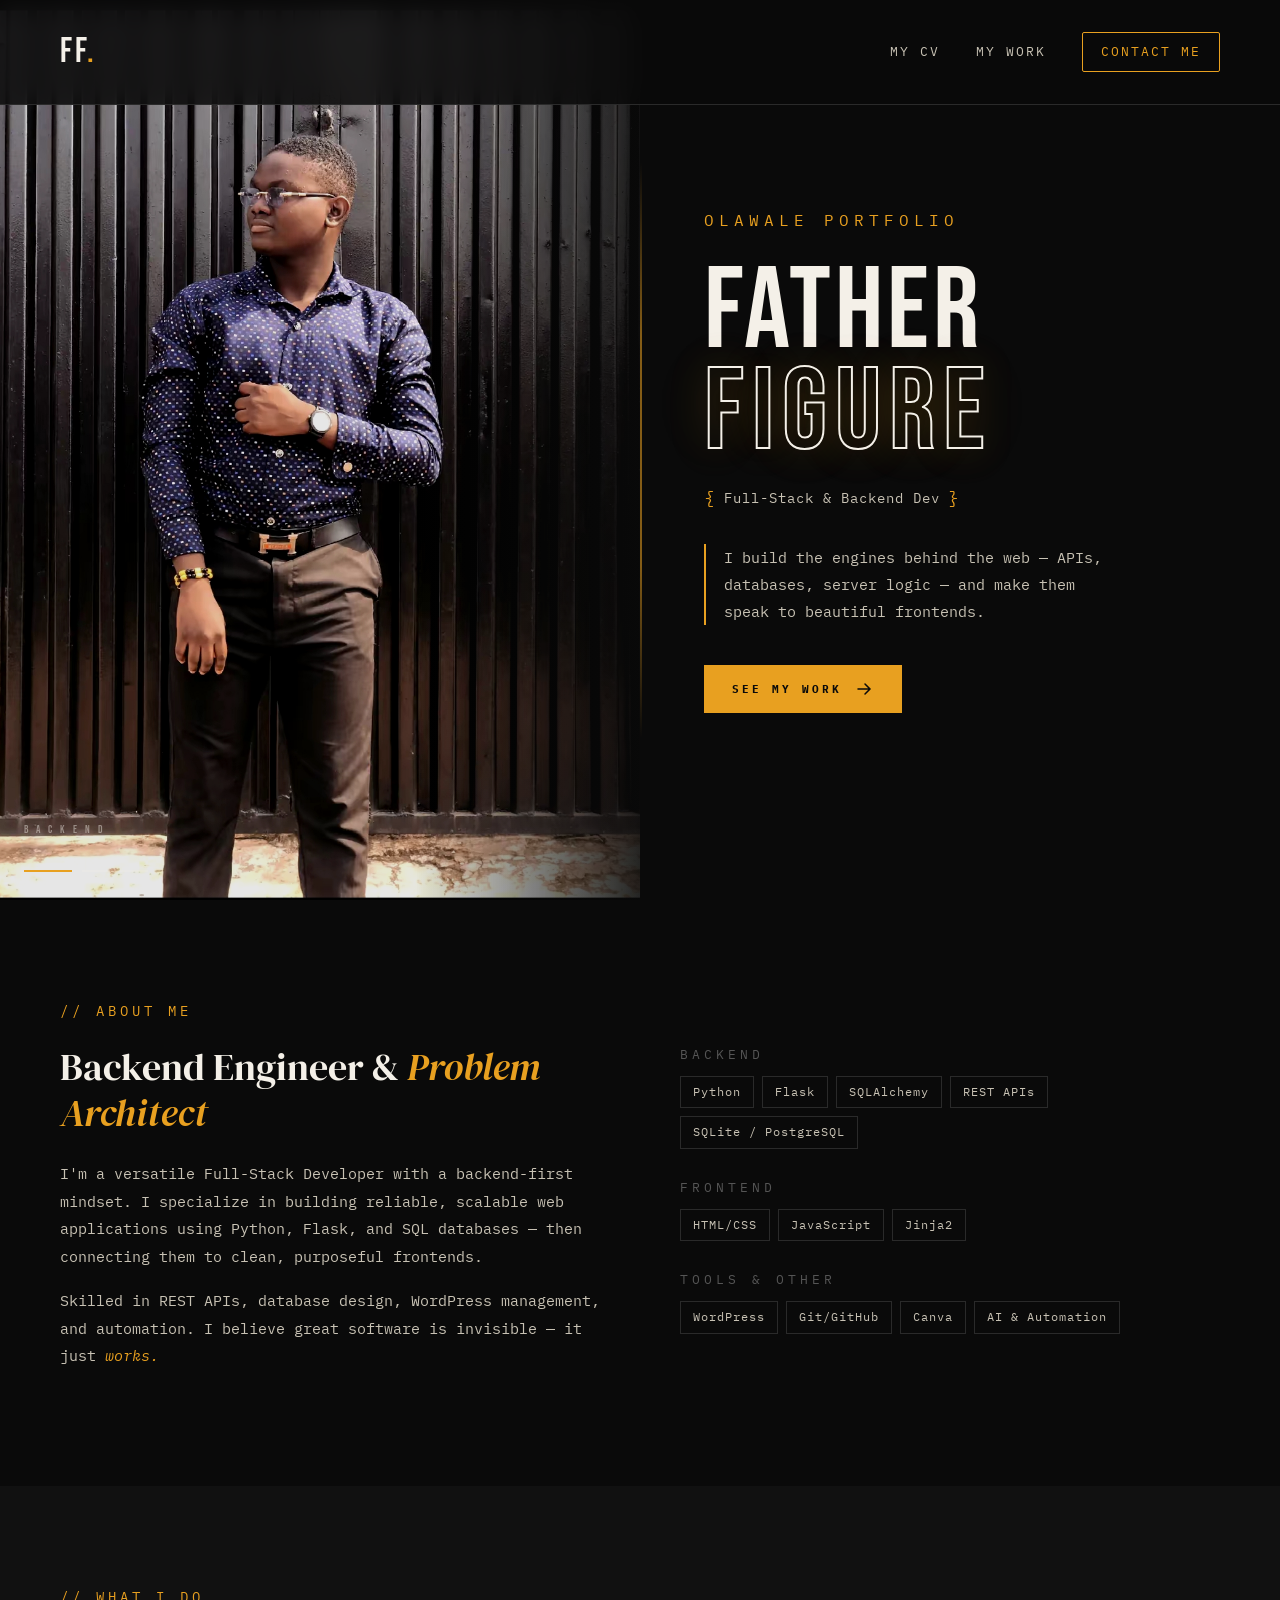
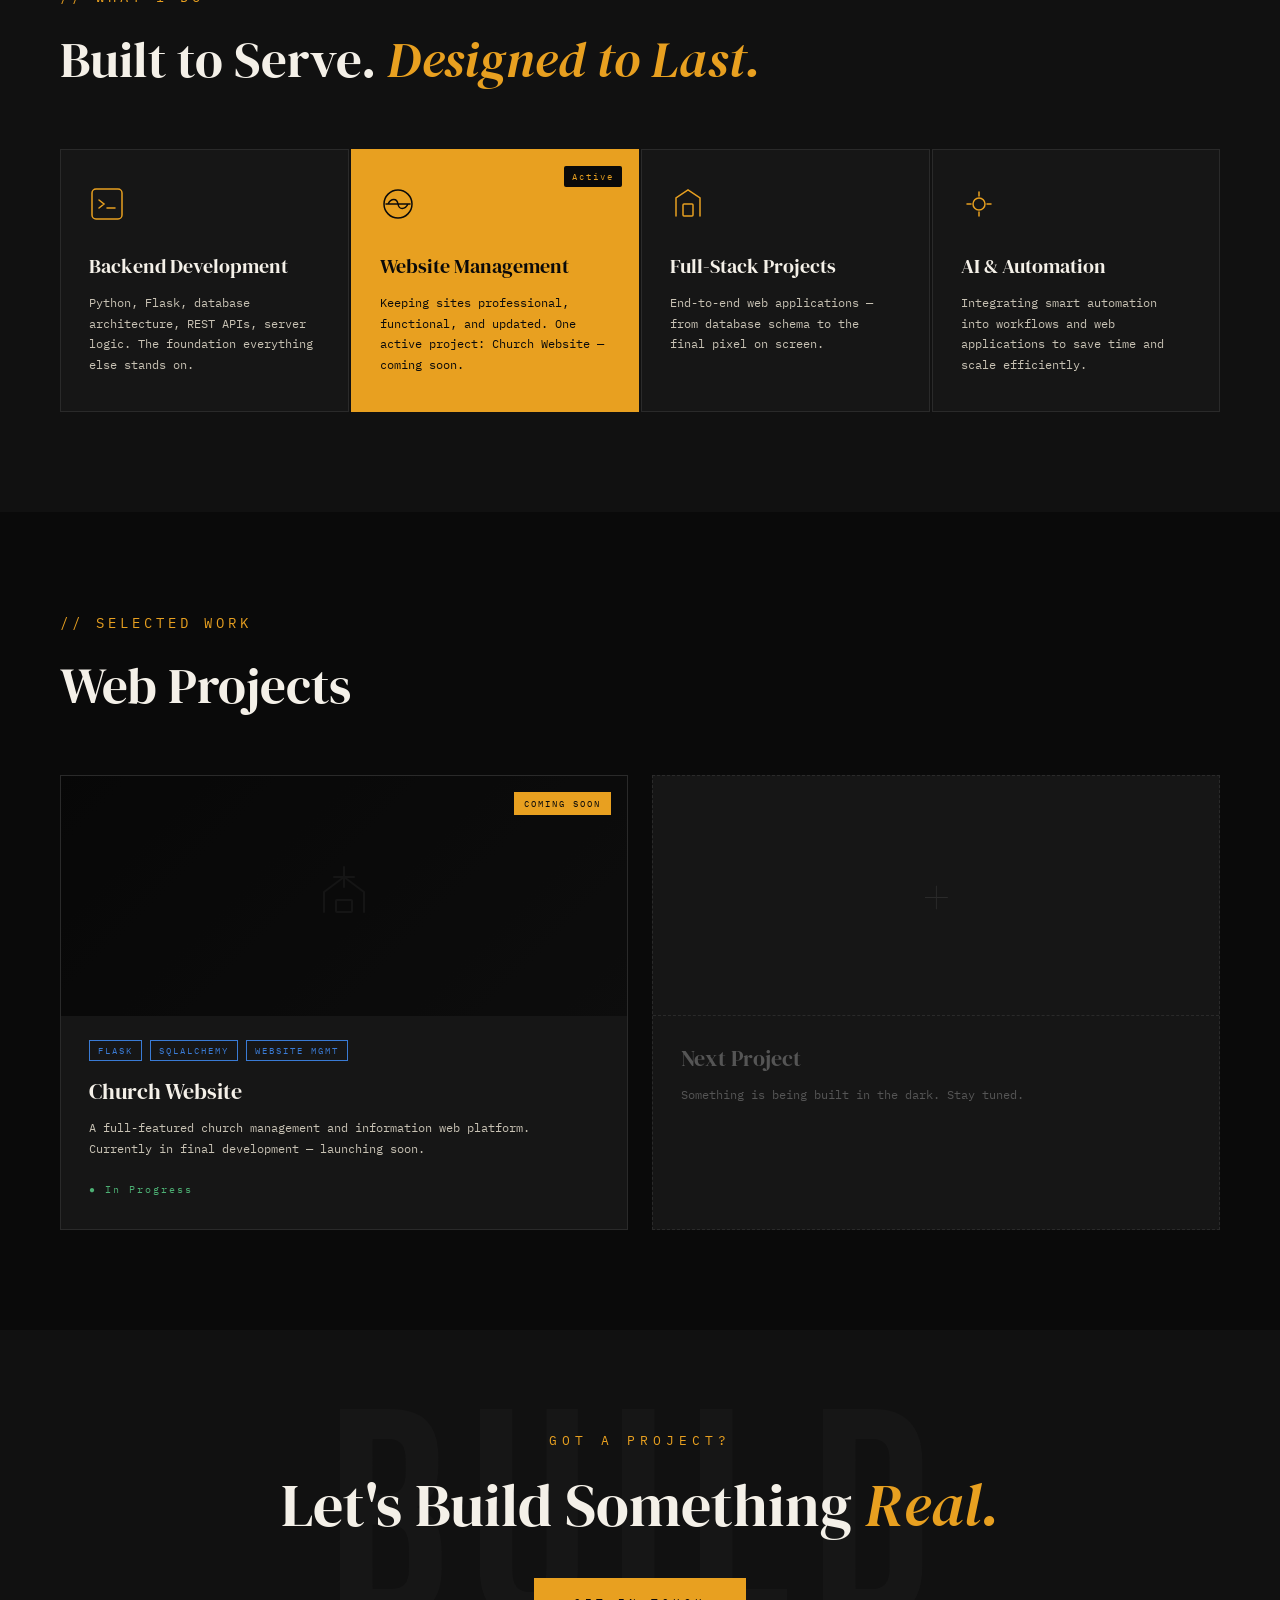
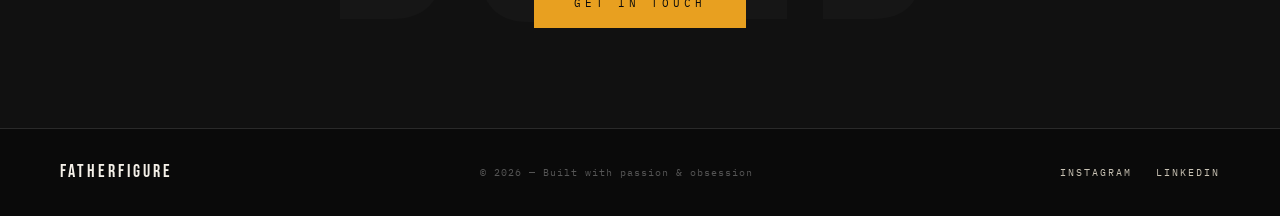
==== index.html @ 653db4e6 "first commit - static portfolio" ====
<!DOCTYPE html>
<html lang="en">
<head>
    <meta charset="UTF-8">
    <meta name="viewport" content="width=device-width, initial-scale=1.0">
    <title>FatherFigure — Backend Developer</title>
    <link rel="preconnect" href="https://fonts.googleapis.com">
    <link rel="preconnect" href="https://fonts.gstatic.com" crossorigin>
    <link href="https://fonts.googleapis.com/css2?family=Bebas+Neue&family=DM+Serif+Display:ital@0;1&family=IBM+Plex+Mono:wght@300;400;500&family=Space+Mono:wght@400;700&display=swap" rel="stylesheet">
    <link rel="stylesheet" href="css/main.css">
</head>
<body>

<nav class="navbar">
    <a href="index.html" class="nav-logo">FF<span class="nav-dot">.</span></a>
    <div class="nav-links">
        <a href="mycv.html" class="nav-link">My CV</a>
        <a href="#projects" class="nav-link nav-scroll" data-target="projects">My Work</a>
        <a href="contactme.html" class="nav-link nav-cta">Contact Me</a>
    </div>
</nav>

<!-- HERO SECTION -->
<section class="hero">

    <!-- LEFT: Animated slideshow — 3 photos cycling automatically -->
    <div class="hero-images">
        <div class="slide active">
            <img src="images/photo1.jpg" alt="FatherFigure">
        </div>
        <div class="slide">
            <img src="images/photo2.jpg" alt="FatherFigure">
        </div>
        <div class="slide">
            <img src="images/photo3.jpg" alt="FatherFigure">
        </div>
        <div class="slide-label" id="slideLabel">BACKEND</div>
        <div class="slide-dots">
            <button class="slide-dot active" data-index="0"></button>
            <button class="slide-dot" data-index="1"></button>
            <button class="slide-dot" data-index="2"></button>
        </div>
    </div>
    <!-- END LEFT -->

    <!-- RIGHT: Text — stays put while photos cycle on the left -->
    <div class="hero-text">
        <div class="hero-eyebrow">Olawale Portfolio</div>
        <div class="hero-name">
            <div class="name-stacked">
                <span class="name-line name-father reveal-up">FATHER</span>
                <span class="name-line name-figure reveal-up delay-1">FIGURE</span>
            </div>
            <div class="name-tag reveal-fade delay-3">
                <span class="tag-bracket">{</span>
                <span class="tag-text">Full-Stack &amp; Backend Dev</span>
                <span class="tag-bracket">}</span>
            </div>
        </div>
        <p class="hero-desc reveal-fade delay-4">
            I build the engines behind the web — APIs, databases, server logic — and make them speak to beautiful frontends.
        </p>
        <a href="#projects" class="hero-btn reveal-fade delay-5 nav-scroll" data-target="projects">
            <span>See My Work</span>
            <svg width="20" height="20" viewBox="0 0 20 20"><path d="M4 10h12M11 5l5 5-5 5" stroke="currentColor" stroke-width="1.5" fill="none" stroke-linecap="round"/></svg>
        </a>
    </div>
    <!-- END RIGHT -->

</section>

<!-- ABOUT SECTION -->
<section class="about section-pad">
    <div class="about-inner">
        <div class="section-label">// ABOUT ME</div>
        <div class="about-grid">
            <div class="about-text reveal-up">
                <h2 class="about-heading">
                    Backend Engineer &amp; <em>Problem Architect</em>
                </h2>
                <p>I'm a versatile Full-Stack Developer with a backend-first mindset. I specialize in building reliable, scalable web applications using Python, Flask, and SQL databases — then connecting them to clean, purposeful frontends.</p>
                <p>Skilled in REST APIs, database design, WordPress management, and automation. I believe great software is invisible — it just <em>works.</em></p>
            </div>
            <div class="about-skills reveal-up delay-2">
                <div class="skill-group">
                    <div class="skill-group-title">Backend</div>
                    <div class="skills-list">
                        <span class="skill-pill">Python</span>
                        <span class="skill-pill">Flask</span>
                        <span class="skill-pill">SQLAlchemy</span>
                        <span class="skill-pill">REST APIs</span>
                        <span class="skill-pill">SQLite / PostgreSQL</span>
                    </div>
                </div>
                <div class="skill-group">
                    <div class="skill-group-title">Frontend</div>
                    <div class="skills-list">
                        <span class="skill-pill">HTML/CSS</span>
                        <span class="skill-pill">JavaScript</span>
                        <span class="skill-pill">Jinja2</span>
                    </div>
                </div>
                <div class="skill-group">
                    <div class="skill-group-title">Tools & Other</div>
                    <div class="skills-list">
                        <span class="skill-pill">WordPress</span>
                        <span class="skill-pill">Git/GitHub</span>
                        <span class="skill-pill">Canva</span>
                        <span class="skill-pill">AI & Automation</span>
                    </div>
                </div>
            </div>
        </div>
    </div>
</section>

<!-- SERVICES SECTION -->
<section class="services section-pad dark-section">
    <div class="services-inner">
        <div class="section-label light">// WHAT I DO</div>
        <h2 class="section-heading light reveal-up">Built to Serve. <em>Designed to Last.</em></h2>
        <div class="services-grid">
            <div class="service-card reveal-up delay-1">
                <div class="service-icon">
                    <svg width="36" height="36" viewBox="0 0 36 36" fill="none"><rect x="3" y="3" width="30" height="30" rx="4" stroke="currentColor" stroke-width="1.5"/><path d="M10 14l5 4-5 4M18 22h8" stroke="currentColor" stroke-width="1.5" stroke-linecap="round"/></svg>
                </div>
                <h3>Backend Development</h3>
                <p>Python, Flask, database architecture, REST APIs, server logic. The foundation everything else stands on.</p>
            </div>
            <div class="service-card featured reveal-up delay-2">
                <div class="service-icon">
                    <svg width="36" height="36" viewBox="0 0 36 36" fill="none"><circle cx="18" cy="18" r="14" stroke="currentColor" stroke-width="1.5"/><path d="M8 18c3-6 9-6 10 0s7 6 10 0M6 18h24" stroke="currentColor" stroke-width="1.5" stroke-linecap="round"/></svg>
                </div>
                <h3>Website Management</h3>
                <p>Keeping sites professional, functional, and updated. One active project: Church Website — coming soon.</p>
                <span class="card-badge">Active</span>
            </div>
            <div class="service-card reveal-up delay-3">
                <div class="service-icon">
                    <svg width="36" height="36" viewBox="0 0 36 36" fill="none"><path d="M6 30V12l12-8 12 8v18" stroke="currentColor" stroke-width="1.5" stroke-linecap="round"/><rect x="13" y="18" width="10" height="12" rx="1" stroke="currentColor" stroke-width="1.5"/></svg>
                </div>
                <h3>Full-Stack Projects</h3>
                <p>End-to-end web applications — from database schema to the final pixel on screen.</p>
            </div>
            <div class="service-card reveal-up delay-4">
                <div class="service-icon">
                    <svg width="36" height="36" viewBox="0 0 36 36" fill="none"><path d="M18 6v4M18 26v4M6 18h4M26 18h4" stroke="currentColor" stroke-width="1.5" stroke-linecap="round"/><circle cx="18" cy="18" r="6" stroke="currentColor" stroke-width="1.5"/></svg>
                </div>
                <h3>AI & Automation</h3>
                <p>Integrating smart automation into workflows and web applications to save time and scale efficiently.</p>
            </div>
        </div>
    </div>
</section>

<!-- PROJECTS PREVIEW -->
<section class="projects-preview section-pad" id="projects">
    <div class="projects-inner">
        <div class="section-label">// SELECTED WORK</div>
        <h2 class="section-heading reveal-up">Web Projects</h2>
        <div class="projects-grid">
            <div class="project-card reveal-up delay-1">
                <div class="project-visual coming-soon-visual">
                    <div class="project-overlay">
                        <span class="coming-badge">Coming Soon</span>
                    </div>
                    <div class="project-placeholder-art">
                        <svg width="60" height="60" viewBox="0 0 60 60" fill="none"><path d="M30 5v20M20 15h20M10 50V30l20-15 20 15v20" stroke="currentColor" stroke-width="2" stroke-linecap="round" stroke-linejoin="round"/><rect x="22" y="38" width="16" height="12" rx="1" stroke="currentColor" stroke-width="2"/></svg>
                    </div>
                </div>
                <div class="project-info">
                    <div class="project-tags">
                        <span class="p-tag">Flask</span>
                        <span class="p-tag">SQLAlchemy</span>
                        <span class="p-tag">Website Mgmt</span>
                    </div>
                    <h3 class="project-title">Church Website</h3>
                    <p class="project-desc">A full-featured church management and information web platform. Currently in final development — launching soon.</p>
                    <span class="project-status">● In Progress</span>
                </div>
            </div>
            <div class="project-card ghost reveal-up delay-2">
                <div class="project-visual ghost-visual">
                    <div class="ghost-plus">+</div>
                </div>
                <div class="project-info">
                    <h3 class="project-title muted">Next Project</h3>
                    <p class="project-desc muted">Something is being built in the dark. Stay tuned.</p>
                </div>
            </div>
        </div>
    </div>
</section>

<!-- CTA STRIP -->
<section class="cta-strip dark-section">
    <div class="cta-inner reveal-up">
        <span class="cta-eyebrow">Got a project?</span>
        <h2 class="cta-heading">Let's Build Something <em>Real.</em></h2>
        <a href="contactme.html" class="cta-btn">Get In Touch</a>
    </div>
</section>

<footer class="footer">
    <div class="footer-inner">
        <span class="footer-brand">FatherFigure</span>
        <span class="footer-copy">© 2026 — Built with passion & obsession</span>
        <div class="footer-socials">
            <a href="https://www.instagram.com/fatherfigure18?igsh=MTVtZDkxcWI2ZWg5cA==" class="social-link">Instagram</a>
            <a href="https://www.linkedin.com/in/tioluwani-hakeem-822b75325?utm_source=share_via&utm_content=profile&utm_medium=member_android" class="social-link">LinkedIn</a>
        </div>
    </div>
</footer>

<script src="js/main.js"></script>
</body>
</html>
---- css/main.css ----
/* ============================================
   FATHERFIGURE PORTFOLIO — main.css
   Dark editorial aesthetic, backend-first dev
   ============================================ */

@import url('https://fonts.googleapis.com/css2?family=Bebas+Neue&family=DM+Serif+Display:ital@0;1&family=IBM+Plex+Mono:wght@300;400;500&family=Space+Mono:wght@400;700&display=swap');

*, *::before, *::after {
  box-sizing: border-box;
  margin: 0;
  padding: 0;
}

:root {
  --black:    #0a0a0a;
  --dark:     #111111;
  --card-bg:  #161616;
  --border:   #2a2a2a;
  --white:    #f4f0e8;
  --off-white:#c8c2b4;
  --accent:   #e8a020;
  --accent2:  #3a7bd5;
  --muted:    #555555;
  --font-display: 'Bebas Neue', sans-serif;
  --font-serif:   'DM Serif Display', serif;
  --font-mono:    'IBM Plex Mono', monospace;
}

html { scroll-behavior: smooth; }

body {
  background-color: var(--black);
  color: var(--white);
  font-family: var(--font-mono);
  font-size: 15px;
  line-height: 1.7;
  overflow-x: hidden;
}

a { color: inherit; text-decoration: none; }
img { display: block; width: 100%; height: 100%; object-fit: cover; }
em { font-style: italic; color: var(--accent); }

/* --- SCROLL REVEAL --- */
.reveal-up,
.reveal-left,
.reveal-fade {
  opacity: 0;
  transition: opacity 0.8s ease, transform 0.8s ease;
}
.reveal-up   { transform: translateY(50px); }
.reveal-left { transform: translateX(-60px); }
.reveal-fade { transform: translateY(20px); }
.revealed    { opacity: 1 !important; transform: none !important; }
.delay-1 { transition-delay: 0.15s; }
.delay-2 { transition-delay: 0.30s; }
.delay-3 { transition-delay: 0.45s; }
.delay-4 { transition-delay: 0.60s; }
.delay-5 { transition-delay: 0.75s; }

/* --- NAVBAR --- */
.navbar {
  position: fixed;
  top: 0; left: 0; right: 0;
  z-index: 100;
  display: flex;
  align-items: center;
  justify-content: space-between;
  padding: 22px 60px;
  background: rgba(10,10,10,0.85);
  backdrop-filter: blur(12px);
  border-bottom: 1px solid var(--border);
}

.nav-logo {
  font-family: var(--font-display);
  font-size: 35px;
  letter-spacing: 3px;
  color: var(--white);
}

.nav-dot { color: var(--accent); }

.nav-links {
  display: flex;
  gap: 36px;
  align-items: center;
}

.nav-link {
  font-family: var(--font-mono);
  font-size: 13px;
  letter-spacing: 2px;
  text-transform: uppercase;
  color: var(--off-white);
  position: relative;
  transition: color 0.3s;
}

.nav-link::after {
  content: '';
  position: absolute;
  bottom: -4px; left: 0;
  width: 0; height: 1px;
  background: var(--accent);
  transition: width 0.3s ease;
}

.nav-link:hover { color: var(--white); }
.nav-link:hover::after { width: 100%; }

.nav-cta {
  border: 1px solid var(--accent);
  color: var(--accent);
  padding: 8px 18px;
  border-radius: 2px;
  transition: background 0.3s, color 0.3s;
}
.nav-cta:hover { background: var(--accent); color: var(--black); }
.nav-cta::after { display: none; }

/* =============================================
   HERO — full-bleed split layout
   Left 50%: photos edge-to-edge, top to bottom
   Right 50%: name + text centered vertically
   ============================================= */
/* =============================================
   HERO — split layout
   Left 50% : animated photo slideshow
   Right 50%: text (unchanged)
   ============================================= */
.hero {
  min-height: 100vh;
  display: grid;
  grid-template-columns: 50% 50%;
  grid-template-rows: 100vh;
  position: relative;
  overflow: hidden;
}

/* LEFT column — slideshow container */
.hero-images {
  grid-column: 1;
  grid-row: 1;
  position: relative;           /* REQUIRED: slides position: absolute against this */
  height: 100vh;
  overflow: hidden;
}

/* Each slide sits on top of each other inside .hero-images */
.slide {
  position: absolute;
  top: 0; left: 0;
  width: 100%;
  height: 100%;
  opacity: 0;
  transition: opacity 1.2s ease;
  z-index: 0;
}

.slide.active {
  opacity: 1;
  z-index: 1;
}

.slide img {
  position: absolute;
  top: 0; left: 0;
  width: 100%;
  height: 100%;
  object-fit: cover;
  object-position: center top;
  filter: grayscale(10%) contrast(1.05) brightness(0.9);
}

.slide.active img {
  animation: kenBurns 6s ease-out forwards;
}

@keyframes kenBurns {
  from { transform: scale(1.07); }
  to   { transform: scale(1.0); }
}

/* Right-edge gradient fade into text panel */
.hero-images::after {
  content: '';
  position: absolute;
  top: 0; right: 0;
  width: 35%;
  height: 100%;
  background: linear-gradient(to right, transparent, rgba(10,10,10,0.88));
  z-index: 5;
  pointer-events: none;
}

/* Dot indicators */
.slide-dots {
  position: absolute;
  bottom: 28px;
  left: 24px;
  display: flex;
  gap: 10px;
  z-index: 10;
}

.slide-dot {
  width: 28px;
  height: 2px;
  background: rgba(244,240,232,0.25);
  border: none;
  cursor: pointer;
  padding: 0;
  transition: background 0.4s ease, width 0.4s ease;
}

.slide-dot.active {
  background: var(--accent);
  width: 48px;
}

/* Slide label e.g. BACKEND / DEVELOPER / BUILDER */
.slide-label {
  position: absolute;
  bottom: 60px;
  left: 24px;
  font-family: var(--font-display);
  font-size: 11px;
  letter-spacing: 8px;
  color: rgba(244,240,232,0.45);
  z-index: 10;
  text-transform: uppercase;
  transition: opacity 0.4s ease;
}

/* RIGHT column — text panel */
.hero-text {
  grid-column: 2;
  grid-row: 1;
  display: flex;
  flex-direction: column;
  justify-content: center;
  padding: 100px 60px 80px 64px;
  position: relative;
  background: var(--black);
}

/* Amber vertical accent stripe */
.hero-text::before {
  content: '';
  position: absolute;
  left: 0;
  top: 18%;
  bottom: 18%;
  width: 2px;
  background: linear-gradient(
    180deg,
    transparent 0%,
    var(--accent) 30%,
    var(--accent) 70%,
    transparent 100%
  );
  opacity: 0.55;
}

.hero-eyebrow {
  font-family: var(--font-mono);
  font-size: 16px;
  letter-spacing: 5px;
  color: var(--accent);
  margin-bottom: 28px;
  text-transform: uppercase;
}

.hero-name { margin-bottom: 32px; }

.name-stacked {
  display: flex;
  flex-direction: column;
  line-height: 0.88;
  margin-bottom: 22px;
}

.name-line {
  font-family: var(--font-display);
  font-size: clamp(80px, 9vw, 130px);
  letter-spacing: 4px;
  display: block;
}

/* FATHER — solid white, bold presence */
.name-father {
  color: var(--white);
}

/* FIGURE — stroked outline with faint amber glow */
.name-figure {
  -webkit-text-stroke: 2px var(--white);
  color: transparent;
  text-shadow:
    0 0 40px rgba(232, 160, 32, 0.18),
    0 0 80px rgba(232, 160, 32, 0.08);
  letter-spacing: 8px;
}

.name-tag {
  display: inline-flex;
  align-items: center;
  gap: 8px;
  font-family: var(--font-mono);
  font-size: 14px;
  color: var(--off-white);
  letter-spacing: 1px;
}

.tag-bracket {
  color: var(--accent);
  font-size: 18px;
  line-height: 1;
}

.hero-desc {
  font-family: var(--font-mono);
  font-size: 15px;
  color: var(--off-white);
  max-width: 420px;
  line-height: 1.8;
  margin-bottom: 40px;
  border-left: 2px solid var(--accent);
  padding-left: 18px;
}

.hero-btn {
  display: inline-flex;
  align-items: center;
  gap: 12px;
  background: var(--accent);
  color: var(--black);
  font-family: var(--font-mono);
  font-size: 11px;
  font-weight: 700;
  letter-spacing: 3px;
  text-transform: uppercase;
  padding: 14px 28px;
  border: none;
  cursor: pointer;
  transition: background 0.3s, gap 0.3s;
  align-self: flex-start;
}

.hero-btn:hover {
  background: var(--white);
  gap: 20px;
}

.hero-divider { display: none; }

/* --- SECTION UTILITIES --- */
.section-pad { padding: 100px 60px; }
.dark-section { background: var(--dark); }

.section-label {
  font-family: var(--font-mono);
  font-size: 14px;
  letter-spacing: 4px;
  color: var(--accent);
  text-transform: uppercase;
  margin-bottom: 20px;
}
.section-label.light { color: var(--accent); }

.section-heading {
  font-family: var(--font-serif);
  font-size: clamp(32px, 4vw, 52px);
  color: var(--white);
  line-height: 1.15;
  margin-bottom: 60px;
  font-weight: 400;
}
.section-heading.light { color: var(--white); }

/* --- ABOUT --- */
.about-inner { max-width: 1200px; margin: 0 auto; }

.about-grid {
  display: grid;
  grid-template-columns: 1fr 1fr;
  gap: 80px;
  align-items: start;
}

.about-heading {
  font-family: var(--font-serif);
  font-size: clamp(28px, 3vw, 42px);
  font-weight: 400;
  line-height: 1.2;
  margin-bottom: 24px;
  color: var(--white);
}

.about-text p {
  font-size: 15px;
  color: var(--off-white);
  margin-bottom: 16px;
  line-height: 1.85;
}

.skill-group { margin-bottom: 28px; }

.skill-group-title {
  font-size: 13px;
  letter-spacing: 4px;
  text-transform: uppercase;
  color: var(--muted);
  margin-bottom: 10px;
  font-family: var(--font-mono);
}

.skills-list { display: flex; flex-wrap: wrap; gap: 8px; }

.skill-pill {
  font-family: var(--font-mono);
  font-size: 12px;
  padding: 5px 12px;
  border: 1px solid var(--border);
  color: var(--off-white);
  letter-spacing: 1px;
  transition: border-color 0.3s, color 0.3s;
}
.skill-pill:hover { border-color: var(--accent); color: var(--accent); }

/* --- SERVICES --- */
.services-inner { max-width: 1200px; margin: 0 auto; }

.services-grid {
  display: grid;
  grid-template-columns: repeat(4, 1fr);
  gap: 2px;
}

.service-card {
  background: var(--card-bg);
  padding: 36px 28px;
  border: 1px solid var(--border);
  position: relative;
  transition: border-color 0.3s, transform 0.3s;
}
.service-card:hover { border-color: var(--accent); transform: translateY(-4px); }
.service-card.featured { background: var(--accent); border-color: var(--accent); }
.service-card.featured h3,
.service-card.featured p { color: var(--black); }
.service-card.featured .service-icon svg { color: var(--black); }
.service-icon { margin-bottom: 20px; color: var(--accent); }
.service-card.featured .service-icon { color: var(--black); }
.service-card h3 {
  font-family: var(--font-serif);
  font-size: 20px;
  font-weight: 400;
  color: var(--white);
  margin-bottom: 10px;
}
.service-card p { font-size: 12px; color: var(--off-white); line-height: 1.7; }

.card-badge {
  position: absolute;
  top: 16px; right: 16px;
  font-family: var(--font-mono);
  font-size: 9px;
  letter-spacing: 2px;
  background: var(--black);
  color: var(--accent);
  padding: 3px 8px;
  border-radius: 2px;
}

/* --- PROJECTS PREVIEW --- */
.projects-inner { max-width: 1200px; margin: 0 auto; }

.projects-header {
  display: flex;
  align-items: baseline;
  justify-content: space-between;
  margin-bottom: 48px;
}
.projects-header .section-heading { margin-bottom: 0; }

.view-all-link {
  font-family: var(--font-mono);
  font-size: 12px;
  letter-spacing: 2px;
  color: var(--accent);
  text-transform: uppercase;
  transition: letter-spacing 0.3s;
}
.view-all-link:hover { letter-spacing: 4px; }

.projects-grid {
  display: grid;
  grid-template-columns: repeat(2, 1fr);
  gap: 24px;
}

.project-card {
  background: var(--card-bg);
  border: 1px solid var(--border);
  overflow: hidden;
  transition: border-color 0.3s, transform 0.3s;
}
.project-card:hover { border-color: var(--accent); transform: translateY(-4px); }

.project-visual {
  height: 240px;
  background: #0f0f0f;
  position: relative;
  display: flex;
  align-items: center;
  justify-content: center;
  overflow: hidden;
}

.coming-soon-visual {
  background: linear-gradient(135deg, #0f0f0f 0%, #1a1a1a 100%);
}

.project-overlay {
  position: absolute;
  inset: 0;
  background: rgba(0,0,0,0.5);
  display: flex;
  align-items: flex-start;
  justify-content: flex-end;
  padding: 16px;
  z-index: 2;
}

.coming-badge {
  font-family: var(--font-mono);
  font-size: 9px;
  letter-spacing: 2px;
  text-transform: uppercase;
  background: var(--accent);
  color: var(--black);
  padding: 4px 10px;
}

.project-placeholder-art { color: var(--border); z-index: 1; }

.project-info { padding: 24px 28px 28px; }

.project-tags { display: flex; gap: 8px; margin-bottom: 12px; flex-wrap: wrap; }

.p-tag {
  font-family: var(--font-mono);
  font-size: 9px;
  letter-spacing: 2px;
  text-transform: uppercase;
  color: var(--accent2);
  border: 1px solid var(--accent2);
  padding: 2px 8px;
}

.project-title {
  font-family: var(--font-serif);
  font-size: 22px;
  font-weight: 400;
  color: var(--white);
  margin-bottom: 8px;
}
.project-title.muted { color: var(--muted); }

.project-desc {
  font-size: 12px;
  color: var(--off-white);
  line-height: 1.7;
  margin-bottom: 16px;
}
.project-desc.muted { color: var(--muted); }

.project-status {
  font-family: var(--font-mono);
  font-size: 10px;
  letter-spacing: 2px;
  color: #4caf73;
}

.project-card.ghost { border-style: dashed; opacity: 0.5; }
.ghost-visual { background: transparent; border-bottom: 1px dashed var(--border); }
.ghost-plus { font-size: 48px; color: var(--border); font-weight: 100; }

/* --- CTA STRIP --- */
.cta-strip {
  padding: 100px 60px;
  text-align: center;
  position: relative;
  overflow: hidden;
}

.cta-strip::before {
  content: 'BUILD';
  position: absolute;
  font-family: var(--font-display);
  font-size: 300px;
  color: rgba(255,255,255,0.02);
  left: 50%; top: 50%;
  transform: translate(-50%, -50%);
  pointer-events: none;
  letter-spacing: 20px;
}

.cta-inner { position: relative; z-index: 1; }

.cta-eyebrow {
  font-family: var(--font-mono);
  font-size: 13px;
  letter-spacing: 5px;
  text-transform: uppercase;
  color: var(--accent);
  display: block;
  margin-bottom: 20px;
}

.cta-heading {
  font-family: var(--font-serif);
  font-size: clamp(36px, 5vw, 60px);
  font-weight: 400;
  color: var(--white);
  margin-bottom: 40px;
  line-height: 1.1;
}

.cta-btn {
  display: inline-block;
  font-family: var(--font-mono);
  font-size: 11px;
  letter-spacing: 4px;
  text-transform: uppercase;
  color: var(--black);
  background: var(--accent);
  padding: 16px 40px;
  transition: background 0.3s, letter-spacing 0.3s;
}
.cta-btn:hover { background: var(--white); letter-spacing: 6px; }

/* --- FOOTER --- */
.footer {
  border-top: 1px solid var(--border);
  padding: 28px 60px;
  background: var(--black);
}

.footer-inner {
  display: flex;
  align-items: center;
  justify-content: space-between;
  max-width: 1200px;
  margin: 0 auto;
}

.footer-brand {
  font-family: var(--font-display);
  font-size: 18px;
  letter-spacing: 3px;
  color: var(--white);
}

.footer-copy {
  font-family: var(--font-mono);
  font-size: 10px;
  color: var(--muted);
  letter-spacing: 1px;
}

.footer-socials { display: flex; gap: 24px; }

.social-link {
  font-family: var(--font-mono);
  font-size: 10px;
  letter-spacing: 2px;
  text-transform: uppercase;
  color: var(--off-white);
  transition: color 0.3s;
}
.social-link:hover { color: var(--accent); }

/* --- CV PAGE --- */
.page-header {
  padding: 160px 60px 60px;
  max-width: 900px;
  margin: 0 auto;
}
.page-header .section-label { margin-bottom: 12px; }

.page-title {
  font-family: var(--font-display);
  font-size: clamp(60px, 8vw, 100px);
  letter-spacing: 4px;
  line-height: 0.9;
  color: var(--white);
}

.cv-body {
  padding: 0 60px 100px;
  max-width: 900px;
  margin: 0 auto;
}

.cv-section {
  margin-bottom: 60px;
  padding-bottom: 60px;
  border-bottom: 1px solid var(--border);
}

.cv-section-title {
  font-family: var(--font-mono);
  font-size: 10px;
  letter-spacing: 4px;
  text-transform: uppercase;
  color: var(--accent);
  margin-bottom: 28px;
}

.cv-entry {
  display: grid;
  grid-template-columns: 140px 1fr;
  gap: 24px;
  margin-bottom: 32px;
}

.cv-date {
  font-family: var(--font-mono);
  font-size: 11px;
  color: var(--muted);
  padding-top: 3px;
}

.cv-role {
  font-family: var(--font-serif);
  font-size: 20px;
  font-weight: 400;
  color: var(--white);
  margin-bottom: 4px;
}

.cv-company {
  font-family: var(--font-mono);
  font-size: 11px;
  color: var(--accent);
  margin-bottom: 10px;
  letter-spacing: 1px;
}

.cv-detail {
  font-size: 12px;
  color: var(--off-white);
  line-height: 1.75;
}

/* --- CONTACT PAGE --- */
.contact-body {
  padding: 0 60px 100px;
  max-width: 700px;
  margin: 0 auto;
}

.contact-intro {
  font-size: 13px;
  color: var(--off-white);
  margin-bottom: 52px;
  line-height: 1.8;
  border-left: 2px solid var(--accent);
  padding-left: 18px;
}

.contact-form { display: flex; flex-direction: column; gap: 24px; }

.form-group { display: flex; flex-direction: column; gap: 8px; }

.form-label {
  font-family: var(--font-mono);
  font-size: 10px;
  letter-spacing: 3px;
  text-transform: uppercase;
  color: var(--muted);
}

.form-input,
.form-textarea {
  background: var(--card-bg);
  border: 1px solid var(--border);
  color: var(--white);
  font-family: var(--font-mono);
  font-size: 13px;
  padding: 14px 18px;
  outline: none;
  transition: border-color 0.3s;
  width: 100%;
}
.form-input:focus,
.form-textarea:focus { border-color: var(--accent); }

.form-textarea { min-height: 160px; resize: vertical; }

.form-submit {
  background: var(--accent);
  color: var(--black);
  font-family: var(--font-mono);
  font-size: 11px;
  letter-spacing: 3px;
  text-transform: uppercase;
  padding: 16px 36px;
  border: none;
  cursor: pointer;
  align-self: flex-start;
  transition: background 0.3s, letter-spacing 0.3s;
}
.form-submit:hover { background: var(--white); letter-spacing: 5px; }

/* --- MY WORK PAGE --- */
.work-grid {
  padding: 0 60px 100px;
  max-width: 1200px;
  margin: 0 auto;
}
.work-grid .projects-grid { grid-template-columns: repeat(3, 1fr); }

/* --- RESPONSIVE --- */
@media (max-width: 1024px) {
  .hero { grid-template-columns: 45% 55%; }
  .services-grid { grid-template-columns: repeat(2, 1fr); }
  .about-grid { grid-template-columns: 1fr; gap: 48px; }
}

@media (max-width: 768px) {
  .navbar { padding: 18px 24px; }
  .section-pad { padding: 70px 24px; }
  .hero {
    grid-template-columns: 1fr;
    grid-template-rows: 55vh auto;
    min-height: unset;
  }
  .hero-images {
    grid-column: 1;
    grid-row: 1;
    position: relative;
    height: 55vh;
  }
  .hero-text {
    grid-column: 1;
    grid-row: 2;
  }
  .hero-text { padding: 48px 24px 60px; }
  .hero-text::before { display: none; }
  .name-line { font-size: clamp(60px, 18vw, 90px); }
  .services-grid { grid-template-columns: 1fr; }
  .projects-grid { grid-template-columns: 1fr; }
  .work-grid .projects-grid { grid-template-columns: 1fr; }
  .footer-inner { flex-direction: column; gap: 16px; text-align: center; }
  .cv-entry { grid-template-columns: 1fr; gap: 6px; }
  .navbar .nav-links { gap: 18px; }
}

/* ============================================
   CONTACT PAGE
   ============================================ */

/* --- Hero header --- */
.contact-hero {
  min-height: 52vh;
  display: flex;
  align-items: center;
  padding: 140px 60px 80px;
  position: relative;
  overflow: hidden;
  background: var(--dark);
}

/* Huge faint background word */
.contact-hero::before {
  content: 'HELLO';
  position: absolute;
  font-family: var(--font-display);
  font-size: 280px;
  color: rgba(255,255,255,0.025);
  right: -20px;
  top: 50%;
  transform: translateY(-50%);
  letter-spacing: 10px;
  pointer-events: none;
  line-height: 1;
}

.contact-hero-inner {
  max-width: 700px;
  position: relative;
  z-index: 1;
}

.contact-hero-title {
  font-family: var(--font-display);
  font-size: clamp(64px, 8vw, 110px);
  letter-spacing: 3px;
  line-height: 0.92;
  color: var(--white);
  margin: 16px 0 28px;
}

.contact-hero-sub {
  font-family: var(--font-mono);
  font-size: 14px;
  color: var(--off-white);
  line-height: 1.85;
  max-width: 560px;
  border-left: 2px solid var(--accent);
  padding-left: 18px;
}

/* --- Info strip (4 cards) --- */
.contact-strip {
  background: var(--accent);
  padding: 60px;
}

.contact-strip-inner {
  max-width: 1100px;
  margin: 0 auto;
  display: grid;
  grid-template-columns: repeat(4, 1fr);
  gap: 2px;
}

.contact-card {
  background: var(--accent);
  padding: 32px 24px;
  text-align: center;
  border-right: 1px solid rgba(0,0,0,0.12);
  transition: background 0.3s;
}

.contact-card:last-child {
  border-right: none;
}

.contact-card:hover {
  background: rgba(0,0,0,0.06);
}

.contact-card-link {
  display: block;
  color: inherit;
  text-decoration: none;
}

.contact-icon {
  width: 64px;
  height: 64px;
  background: var(--black);
  border-radius: 50%;
  display: flex;
  align-items: center;
  justify-content: center;
  margin: 0 auto 18px;
  color: var(--accent);
  transition: transform 0.3s, background 0.3s;
}

.contact-card:hover .contact-icon {
  transform: translateY(-4px);
  background: var(--dark);
}

.contact-card-label {
  font-family: var(--font-mono);
  font-size: 11px;
  letter-spacing: 3px;
  text-transform: uppercase;
  color: rgba(0,0,0,0.6);
  margin-bottom: 10px;
}

.contact-card-value {
  font-family: var(--font-mono);
  font-size: 13px;
  font-weight: 700;
  color: var(--black);
  line-height: 1.6;
}

/* WhatsApp card hover cue */
.contact-card:nth-child(2):hover .contact-card-value {
  text-decoration: underline;
}

/* --- Client form section --- */
.client-form-section {
  background: var(--black);
}

.client-form-inner {
  max-width: 860px;
  margin: 0 auto;
}

.client-form-desc {
  font-family: var(--font-mono);
  font-size: 13px;
  color: var(--off-white);
  line-height: 1.8;
  margin-bottom: 48px;
  border-left: 2px solid var(--accent);
  padding-left: 18px;
}

.gform-wrapper {
  position: relative;
  background: var(--card-bg);
  border: 1px solid var(--border);
  border-radius: 2px;
  overflow: hidden;
  min-height: 200px;
}

.gform-wrapper iframe {
  display: block;
  background: transparent;
}

/* Shown when no real form ID is set yet */
.gform-placeholder {
  display: flex;
  align-items: center;
  justify-content: center;
  min-height: 260px;
  padding: 48px;
}

.gform-placeholder-inner {
  text-align: center;
  color: var(--muted);
}

.gform-placeholder-inner svg {
  color: var(--border);
  margin-bottom: 20px;
}

.gform-placeholder-inner p {
  font-family: var(--font-mono);
  font-size: 13px;
  color: var(--muted);
  line-height: 1.7;
  margin-bottom: 20px;
}

.gform-placeholder-inner code {
  background: var(--border);
  padding: 2px 6px;
  border-radius: 2px;
  font-size: 12px;
  color: var(--accent);
}

.gform-create-link {
  font-family: var(--font-mono);
  font-size: 11px;
  letter-spacing: 2px;
  text-transform: uppercase;
  color: var(--accent);
  border: 1px solid var(--accent);
  padding: 10px 20px;
  display: inline-block;
  transition: background 0.3s, color 0.3s;
}

.gform-create-link:hover {
  background: var(--accent);
  color: var(--black);
}

/* --- Contact responsive --- */
@media (max-width: 900px) {
  .contact-strip { padding: 40px 24px; }
  .contact-strip-inner { grid-template-columns: repeat(2, 1fr); gap: 1px; }
  .contact-card { border-right: none; border-bottom: 1px solid rgba(0,0,0,0.12); }
  .contact-hero { padding: 130px 24px 60px; }
  .contact-hero::before { font-size: 160px; }
}

@media (max-width: 600px) {
  .contact-strip-inner { grid-template-columns: 1fr; }
  .contact-hero-title { font-size: clamp(52px, 16vw, 80px); }
}

/* ============================================
   CV PAGE — mycv.html
   ============================================ */

/* --- CV Hero / Profile Header --- */
.cv-page-hero {
  background: var(--dark);
  padding: 120px 60px 56px;
  border-bottom: 1px solid var(--border);
  position: relative;
  overflow: hidden;
}

.cv-page-hero::after {
  content: 'CV';
  position: absolute;
  font-family: var(--font-display);
  font-size: 320px;
  color: rgba(255,255,255,0.02);
  right: 40px;
  top: 50%;
  transform: translateY(-50%);
  letter-spacing: 20px;
  pointer-events: none;
  line-height: 1;
}

.cv-page-hero-inner {
  max-width: 1100px;
  margin: 0 auto;
  position: relative;
  z-index: 1;
}

.cv-profile-left {
  display: flex;
  align-items: center;
  gap: 36px;
}

/* Circular avatar */
.cv-avatar {
  width: 110px;
  height: 110px;
  border-radius: 50%;
  overflow: hidden;
  border: 3px solid var(--accent);
  flex-shrink: 0;
  background: var(--card-bg);
  display: flex;
  align-items: center;
  justify-content: center;
  position: relative;
}

.cv-avatar img {
  width: 100%;
  height: 100%;
  object-fit: cover;
  object-position: center top;
}

.cv-avatar-fallback {
  font-family: var(--font-display);
  font-size: 32px;
  color: var(--accent);
  letter-spacing: 2px;
  position: absolute;
}

.cv-avatar img + .cv-avatar-fallback {
  display: none;
}

.cv-profile-info {
  flex: 1;
}

.cv-name {
  font-family: var(--font-display);
  font-size: clamp(42px, 5vw, 68px);
  letter-spacing: 3px;
  color: var(--white);
  line-height: 1;
  margin-bottom: 10px;
}

.cv-name-accent {
  color: var(--accent);
}

.cv-title-line {
  font-family: var(--font-mono);
  font-size: 12px;
  letter-spacing: 2px;
  color: var(--off-white);
  margin-bottom: 16px;
  text-transform: uppercase;
}

.cv-meta-row {
  display: flex;
  gap: 24px;
  flex-wrap: wrap;
}

.cv-meta-item {
  display: flex;
  align-items: center;
  gap: 6px;
  font-family: var(--font-mono);
  font-size: 12px;
  color: var(--muted);
}

.cv-meta-item svg {
  color: var(--accent);
  flex-shrink: 0;
}

/* --- CV Body Layout --- */
.cv-body-wrap {
  background: var(--black);
  padding: 60px 60px 80px;
}

.cv-layout {
  max-width: 1100px;
  margin: 0 auto;
  display: grid;
  grid-template-columns: 1fr 380px;
  gap: 48px;
  align-items: start;
}

/* --- CV Block (shared section card) --- */
.cv-block {
  background: var(--card-bg);
  border: 1px solid var(--border);
  border-radius: 2px;
  padding: 28px 28px 24px;
  margin-bottom: 24px;
  transition: border-color 0.3s;
}

.cv-block:hover {
  border-color: rgba(232,160,32,0.3);
}

.cv-block-title {
  font-family: var(--font-mono);
  font-size: 12px;
  letter-spacing: 4px;
  text-transform: uppercase;
  color: var(--accent);
  margin-bottom: 20px;
  display: flex;
  align-items: center;
  gap: 8px;
  padding-bottom: 14px;
  border-bottom: 1px solid var(--border);
}

.cv-block-icon {
  display: flex;
  align-items: center;
  color: var(--accent);
}

.cv-block-body {
  font-family: var(--font-mono);
  font-size: 14px;
  color: var(--off-white);
  line-height: 1.85;
  margin-bottom: 12px;
}

.cv-block-body:last-child { margin-bottom: 0; }

.cv-block-body strong { color: var(--white); }

.cv-block-body em {
  color: var(--accent);
  font-style: italic;
}

/* --- CV Timeline Entries --- */
.cv-entry {
  display: grid;
  grid-template-columns: 14px 1fr;
  gap: 14px;
  margin-bottom: 24px;
  padding-bottom: 24px;
  border-bottom: 1px solid var(--border);
}

.cv-entry:last-child {
  margin-bottom: 0;
  padding-bottom: 0;
  border-bottom: none;
}

.cv-entry-dot {
  width: 10px;
  height: 10px;
  border-radius: 50%;
  border: 2px solid var(--accent);
  background: var(--black);
  margin-top: 5px;
  flex-shrink: 0;
  position: relative;
}

.cv-entry-dot::after {
  content: '';
  position: absolute;
  top: 12px;
  left: 50%;
  transform: translateX(-50%);
  width: 1px;
  height: calc(100% + 24px);
  background: var(--border);
}

.cv-entry:last-child .cv-entry-dot::after {
  display: none;
}

.cv-entry-role {
  font-family: var(--font-serif);
  font-size: 19px;
  font-weight: 400;
  color: var(--white);
  margin-bottom: 3px;
}

.cv-entry-company {
  font-family: var(--font-mono);
  font-size: 14px;
  color: var(--accent);
  letter-spacing: 1px;
  margin-bottom: 4px;
}

.cv-entry-type {
  color: var(--muted);
}

.cv-entry-date {
  font-family: var(--font-mono);
  font-size: 12px;
  letter-spacing: 2px;
  color: var(--muted);
  margin-bottom: 10px;
  text-transform: uppercase;
}

.cv-entry-desc {
  font-family: var(--font-mono);
  font-size: 14px;
  color: var(--off-white);
  line-height: 1.75;
}

/* --- Skills --- */
.cv-skill-group {
  margin-bottom: 18px;
}

.cv-skill-group:last-child { margin-bottom: 0; }

.cv-skill-label {
  font-family: var(--font-mono);
  font-size: 10px;
  letter-spacing: 3px;
  text-transform: uppercase;
  color: var(--muted);
  margin-bottom: 8px;
}

.cv-skill-pills {
  display: flex;
  flex-wrap: wrap;
  gap: 6px;
}

.cv-pill {
  font-family: var(--font-mono);
  font-size: 11px;
  padding: 4px 10px;
  border: 1px solid var(--border);
  color: var(--off-white);
  letter-spacing: 0.5px;
  transition: border-color 0.3s, color 0.3s;
}

.cv-pill:hover {
  border-color: var(--accent);
  color: var(--accent);
}

/* Hot/primary skills get accent border */
.cv-pill.hot {
  border-color: rgba(232,160,32,0.5);
  color: var(--white);
}

/* --- Project items in CV --- */
.cv-project-item {
  margin-bottom: 20px;
  padding-bottom: 20px;
  border-bottom: 1px solid var(--border);
}

.cv-project-item:last-child {
  margin-bottom: 0;
  padding-bottom: 0;
  border-bottom: none;
}

.cv-project-name {
  font-family: var(--font-serif);
  font-size: 18px;
  font-weight: 400;
  color: var(--white);
  margin-bottom: 4px;
  display: flex;
  align-items: center;
  gap: 10px;
  flex-wrap: wrap;
}

.cv-project-status {
  font-family: var(--font-mono);
  font-size: 9px;
  letter-spacing: 2px;
  color: #f0a020;
}

.cv-project-status.live {
  color: #4caf73;
}

.cv-project-stack {
  font-family: var(--font-mono);
  font-size: 10px;
  letter-spacing: 1px;
  color: var(--accent);
  margin-bottom: 8px;
}

.cv-project-desc {
  font-family: var(--font-mono);
  font-size: 13px;
  color: var(--off-white);
  line-height: 1.7;
}

/* --- Language bars --- */
.cv-lang-row {
  display: flex;
  align-items: center;
  gap: 12px;
  margin-bottom: 12px;
}

.cv-lang-row:last-child { margin-bottom: 0; }

.cv-lang-name {
  font-family: var(--font-mono);
  font-size: 12px;
  color: var(--white);
  width: 60px;
  flex-shrink: 0;
}

.cv-lang-bar {
  flex: 1;
  height: 3px;
  background: var(--border);
  border-radius: 2px;
  overflow: hidden;
}

.cv-lang-fill {
  height: 100%;
  background: var(--accent);
  border-radius: 2px;
}

.cv-lang-level {
  font-family: var(--font-mono);
  font-size: 10px;
  letter-spacing: 2px;
  color: var(--muted);
  text-transform: uppercase;
  width: 52px;
  text-align: right;
  flex-shrink: 0;
}

/* --- CV Responsive --- */
@media (max-width: 900px) {
  .cv-layout {
    grid-template-columns: 1fr;
  }
  .cv-page-hero { padding: 120px 24px 48px; }
  .cv-body-wrap { padding: 40px 24px 60px; }
  .cv-profile-left { flex-direction: column; align-items: flex-start; gap: 20px; }
  .cv-page-hero::after { font-size: 180px; }
}

@media (max-width: 600px) {
  .cv-avatar { width: 80px; height: 80px; }
  .cv-name { font-size: 44px; }
  .cv-meta-row { flex-direction: column; gap: 8px; }
}
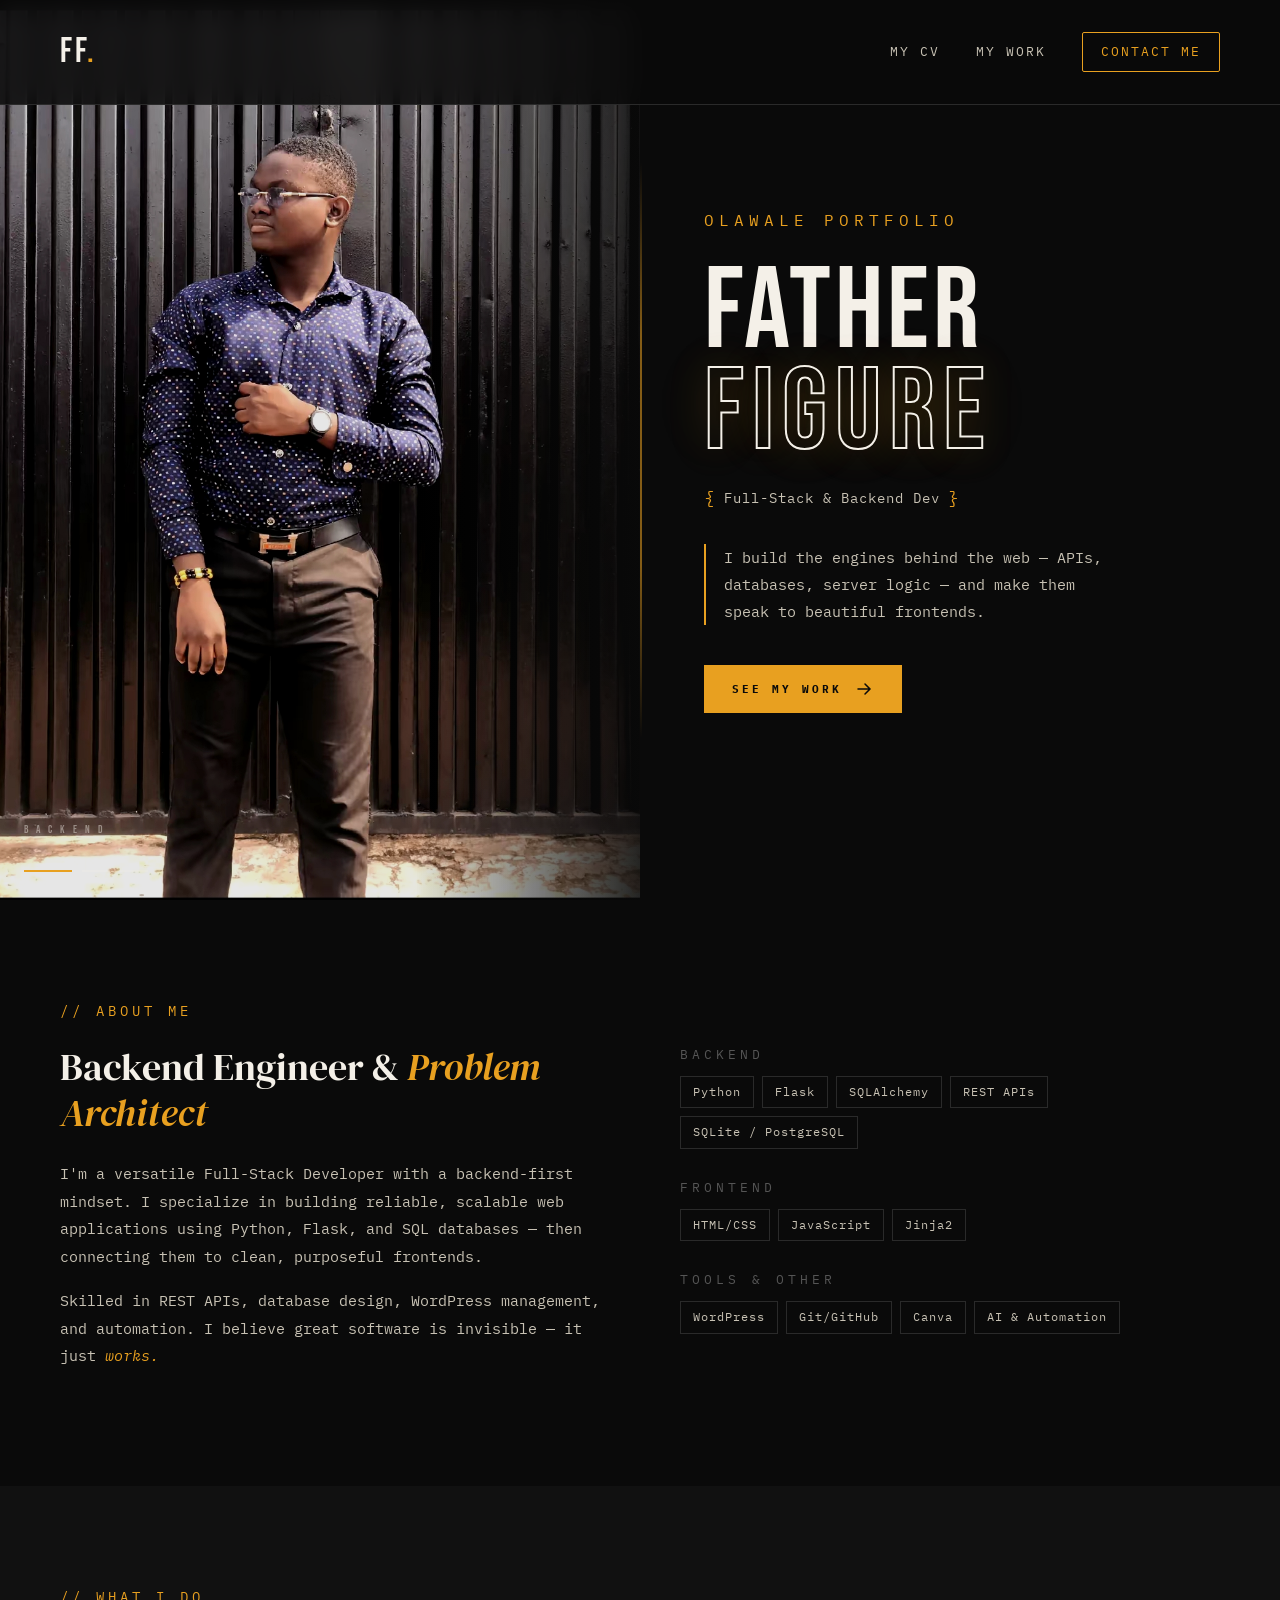
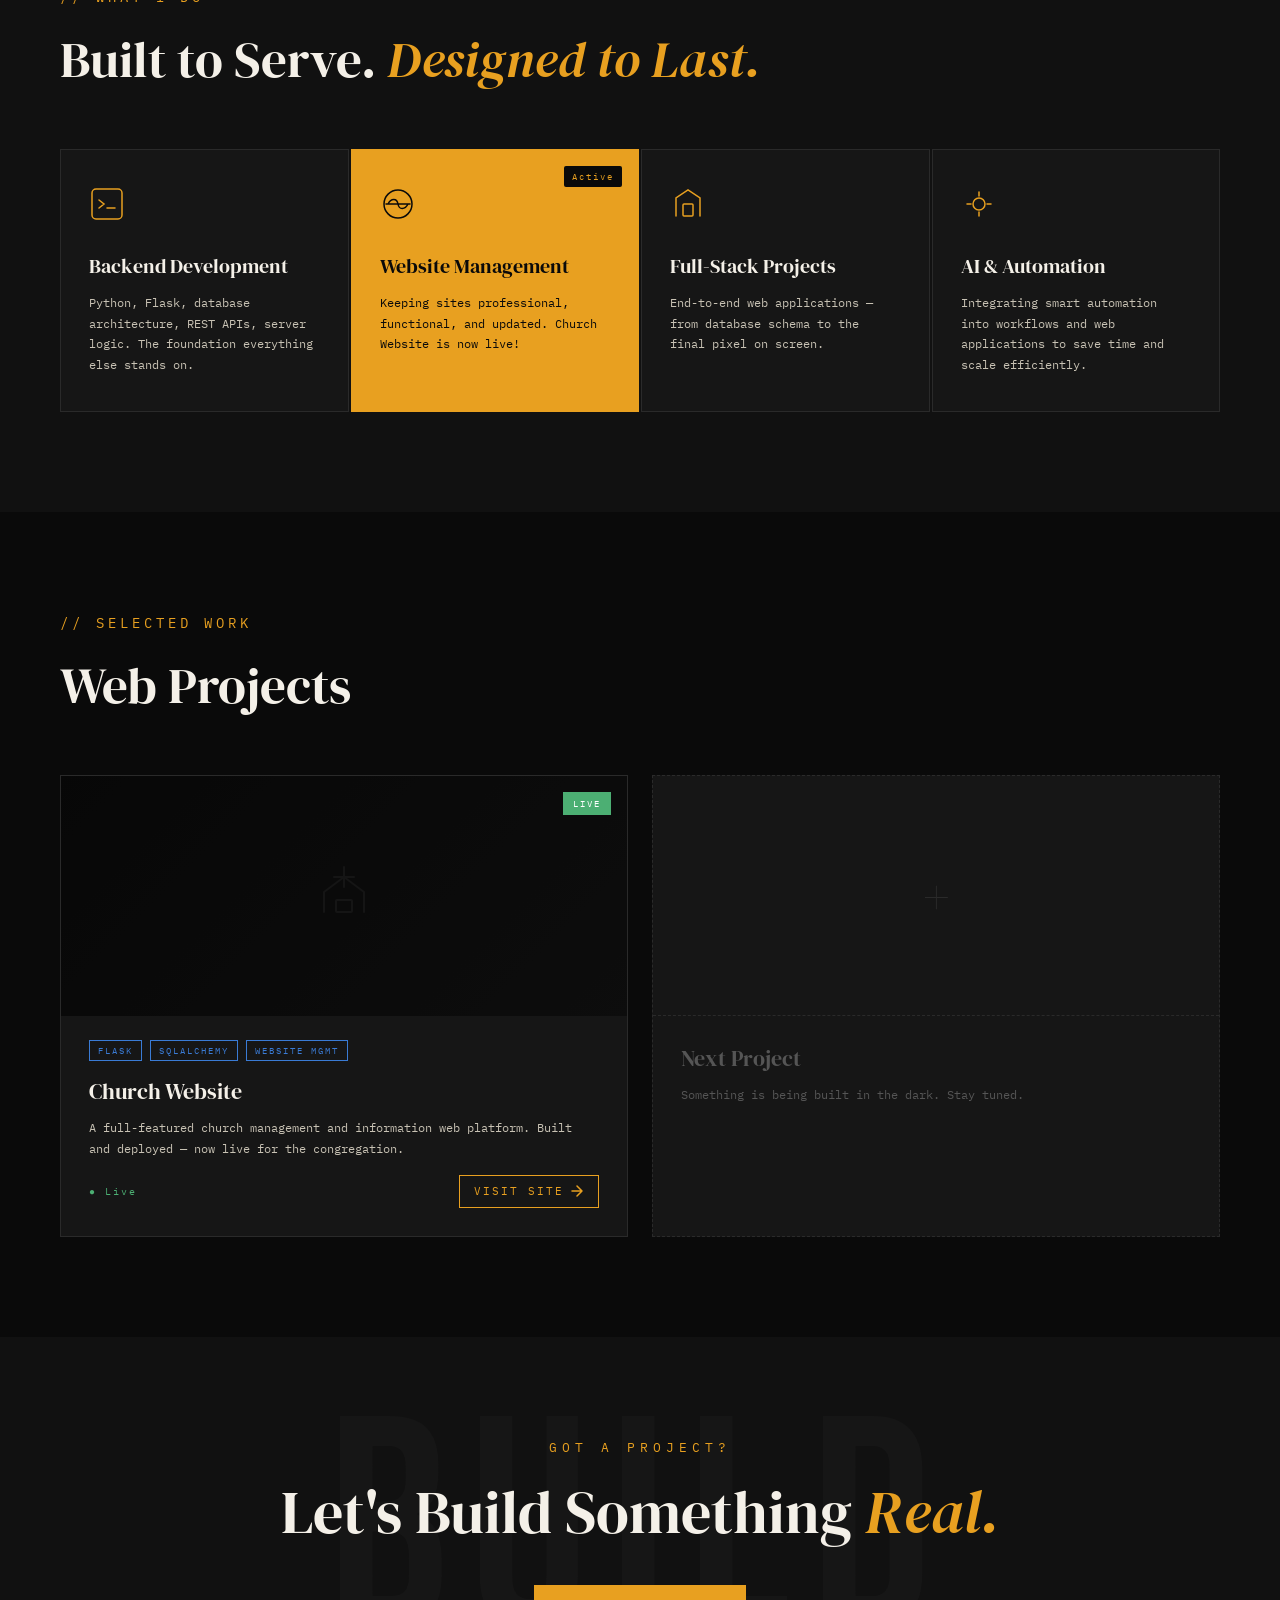
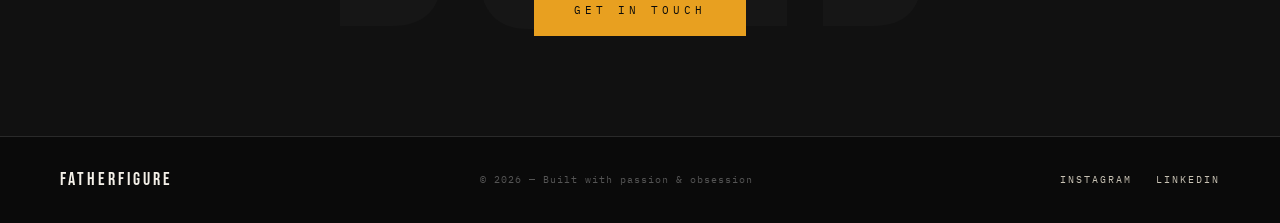
==== commit 58b468cb: "churchsite going live" ====
--- a/index.html
+++ b/index.html
@@ -43,7 +43,7 @@
     </div>
     <!-- END LEFT -->
 
-    <!-- RIGHT: Text — stays put while photos cycle on the left -->
+    <!-- RIGHT: Text -->
     <div class="hero-text">
         <div class="hero-eyebrow">Olawale Portfolio</div>
         <div class="hero-name">
@@ -132,7 +132,7 @@
                     <svg width="36" height="36" viewBox="0 0 36 36" fill="none"><circle cx="18" cy="18" r="14" stroke="currentColor" stroke-width="1.5"/><path d="M8 18c3-6 9-6 10 0s7 6 10 0M6 18h24" stroke="currentColor" stroke-width="1.5" stroke-linecap="round"/></svg>
                 </div>
                 <h3>Website Management</h3>
-                <p>Keeping sites professional, functional, and updated. One active project: Church Website — coming soon.</p>
+                <p>Keeping sites professional, functional, and updated. Church Website is now live!</p>
                 <span class="card-badge">Active</span>
             </div>
             <div class="service-card reveal-up delay-3">
@@ -159,10 +159,12 @@
         <div class="section-label">// SELECTED WORK</div>
         <h2 class="section-heading reveal-up">Web Projects</h2>
         <div class="projects-grid">
+
+            <!-- Church Website — LIVE -->
             <div class="project-card reveal-up delay-1">
                 <div class="project-visual coming-soon-visual">
                     <div class="project-overlay">
-                        <span class="coming-badge">Coming Soon</span>
+                        <span class="coming-badge live-badge">Live</span>
                     </div>
                     <div class="project-placeholder-art">
                         <svg width="60" height="60" viewBox="0 0 60 60" fill="none"><path d="M30 5v20M20 15h20M10 50V30l20-15 20 15v20" stroke="currentColor" stroke-width="2" stroke-linecap="round" stroke-linejoin="round"/><rect x="22" y="38" width="16" height="12" rx="1" stroke="currentColor" stroke-width="2"/></svg>
@@ -175,10 +177,18 @@
                         <span class="p-tag">Website Mgmt</span>
                     </div>
                     <h3 class="project-title">Church Website</h3>
-                    <p class="project-desc">A full-featured church management and information web platform. Currently in final development — launching soon.</p>
-                    <span class="project-status">● In Progress</span>
-                </div>
-            </div>
+                    <p class="project-desc">A full-featured church management and information web platform. Built and deployed — now live for the congregation.</p>
+                    <div class="project-footer">
+                        <span class="project-status live-status">● Live</span>
+                        <a href="https://pgmchurch.netlify.app" target="_blank" class="project-link">
+                            Visit Site
+                            <svg width="14" height="14" viewBox="0 0 14 14" fill="none"><path d="M2 7h10M7 2l5 5-5 5" stroke="currentColor" stroke-width="1.5" stroke-linecap="round" stroke-linejoin="round"/></svg>
+                        </a>
+                    </div>
+                </div>
+            </div>
+
+            <!-- Next Project — placeholder -->
             <div class="project-card ghost reveal-up delay-2">
                 <div class="project-visual ghost-visual">
                     <div class="ghost-plus">+</div>
@@ -188,6 +198,7 @@
                     <p class="project-desc muted">Something is being built in the dark. Stay tuned.</p>
                 </div>
             </div>
+
         </div>
     </div>
 </section>
@@ -206,8 +217,8 @@
         <span class="footer-brand">FatherFigure</span>
         <span class="footer-copy">© 2026 — Built with passion & obsession</span>
         <div class="footer-socials">
-            <a href="https://www.instagram.com/fatherfigure18?igsh=MTVtZDkxcWI2ZWg5cA==" class="social-link">Instagram</a>
-            <a href="https://www.linkedin.com/in/tioluwani-hakeem-822b75325?utm_source=share_via&utm_content=profile&utm_medium=member_android" class="social-link">LinkedIn</a>
+            <a href="https://www.instagram.com/fatherfigure18?igsh=MTVtZDkxcWI2ZWg5cA==" target="_blank" class="social-link">Instagram</a>
+            <a href="https://www.linkedin.com/in/tioluwani-hakeem-822b75325?utm_source=share_via&utm_content=profile&utm_medium=member_android" target="_blank" class="social-link">LinkedIn</a>
         </div>
     </div>
 </footer>
--- a/css/main.css
+++ b/css/main.css
@@ -1,7 +1,3 @@
-/* ============================================
-   FATHERFIGURE PORTFOLIO — main.css
-   Dark editorial aesthetic, backend-first dev
-   ============================================ */
 
 @import url('https://fonts.googleapis.com/css2?family=Bebas+Neue&family=DM+Serif+Display:ital@0;1&family=IBM+Plex+Mono:wght@300;400;500&family=Space+Mono:wght@400;700&display=swap');
 
@@ -1241,7 +1237,7 @@
 
 .cv-block-title {
   font-family: var(--font-mono);
-  font-size: 12px;
+  font-size: 11px;
   letter-spacing: 4px;
   text-transform: uppercase;
   color: var(--accent);
@@ -1261,7 +1257,7 @@
 
 .cv-block-body {
   font-family: var(--font-mono);
-  font-size: 14px;
+  font-size: 13px;
   color: var(--off-white);
   line-height: 1.85;
   margin-bottom: 12px;
@@ -1320,7 +1316,7 @@
 
 .cv-entry-role {
   font-family: var(--font-serif);
-  font-size: 19px;
+  font-size: 17px;
   font-weight: 400;
   color: var(--white);
   margin-bottom: 3px;
@@ -1328,7 +1324,7 @@
 
 .cv-entry-company {
   font-family: var(--font-mono);
-  font-size: 14px;
+  font-size: 11px;
   color: var(--accent);
   letter-spacing: 1px;
   margin-bottom: 4px;
@@ -1340,7 +1336,7 @@
 
 .cv-entry-date {
   font-family: var(--font-mono);
-  font-size: 12px;
+  font-size: 10px;
   letter-spacing: 2px;
   color: var(--muted);
   margin-bottom: 10px;
@@ -1349,7 +1345,7 @@
 
 .cv-entry-desc {
   font-family: var(--font-mono);
-  font-size: 14px;
+  font-size: 12px;
   color: var(--off-white);
   line-height: 1.75;
 }
@@ -1412,7 +1408,7 @@
 
 .cv-project-name {
   font-family: var(--font-serif);
-  font-size: 18px;
+  font-size: 16px;
   font-weight: 400;
   color: var(--white);
   margin-bottom: 4px;
@@ -1443,7 +1439,7 @@
 
 .cv-project-desc {
   font-family: var(--font-mono);
-  font-size: 13px;
+  font-size: 12px;
   color: var(--off-white);
   line-height: 1.7;
 }
@@ -1506,4 +1502,43 @@
   .cv-avatar { width: 80px; height: 80px; }
   .cv-name { font-size: 44px; }
   .cv-meta-row { flex-direction: column; gap: 8px; }
+}
+
+/* --- Project card live state & footer --- */
+.live-badge {
+  background: #4caf73 !important;
+  color: #fff !important;
+}
+
+.project-footer {
+  display: flex;
+  align-items: center;
+  justify-content: space-between;
+  margin-top: 4px;
+}
+
+.live-status {
+  font-family: var(--font-mono);
+  font-size: 10px;
+  letter-spacing: 2px;
+  color: #4caf73;
+}
+
+.project-link {
+  display: inline-flex;
+  align-items: center;
+  gap: 6px;
+  font-family: var(--font-mono);
+  font-size: 11px;
+  letter-spacing: 2px;
+  text-transform: uppercase;
+  color: var(--accent);
+  border: 1px solid var(--accent);
+  padding: 6px 14px;
+  transition: background 0.3s, color 0.3s;
+}
+
+.project-link:hover {
+  background: var(--accent);
+  color: var(--black);
 }
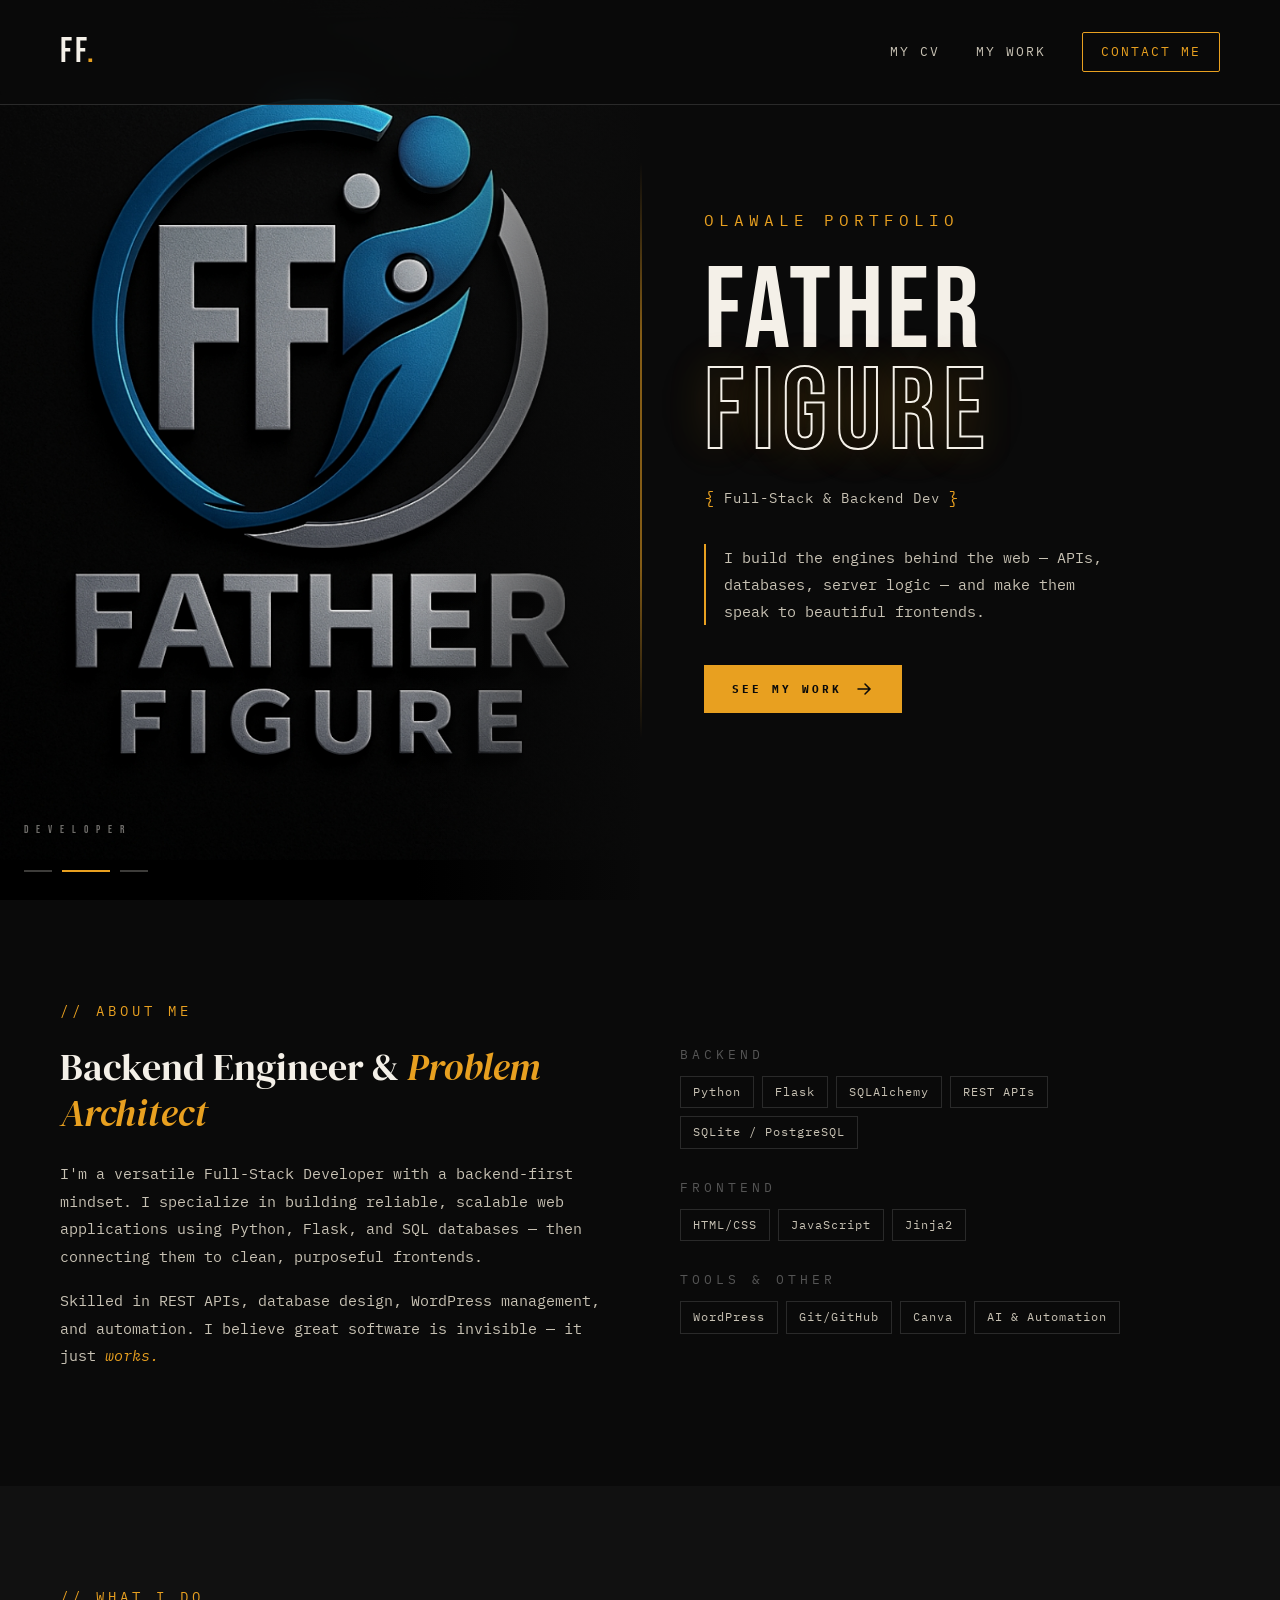
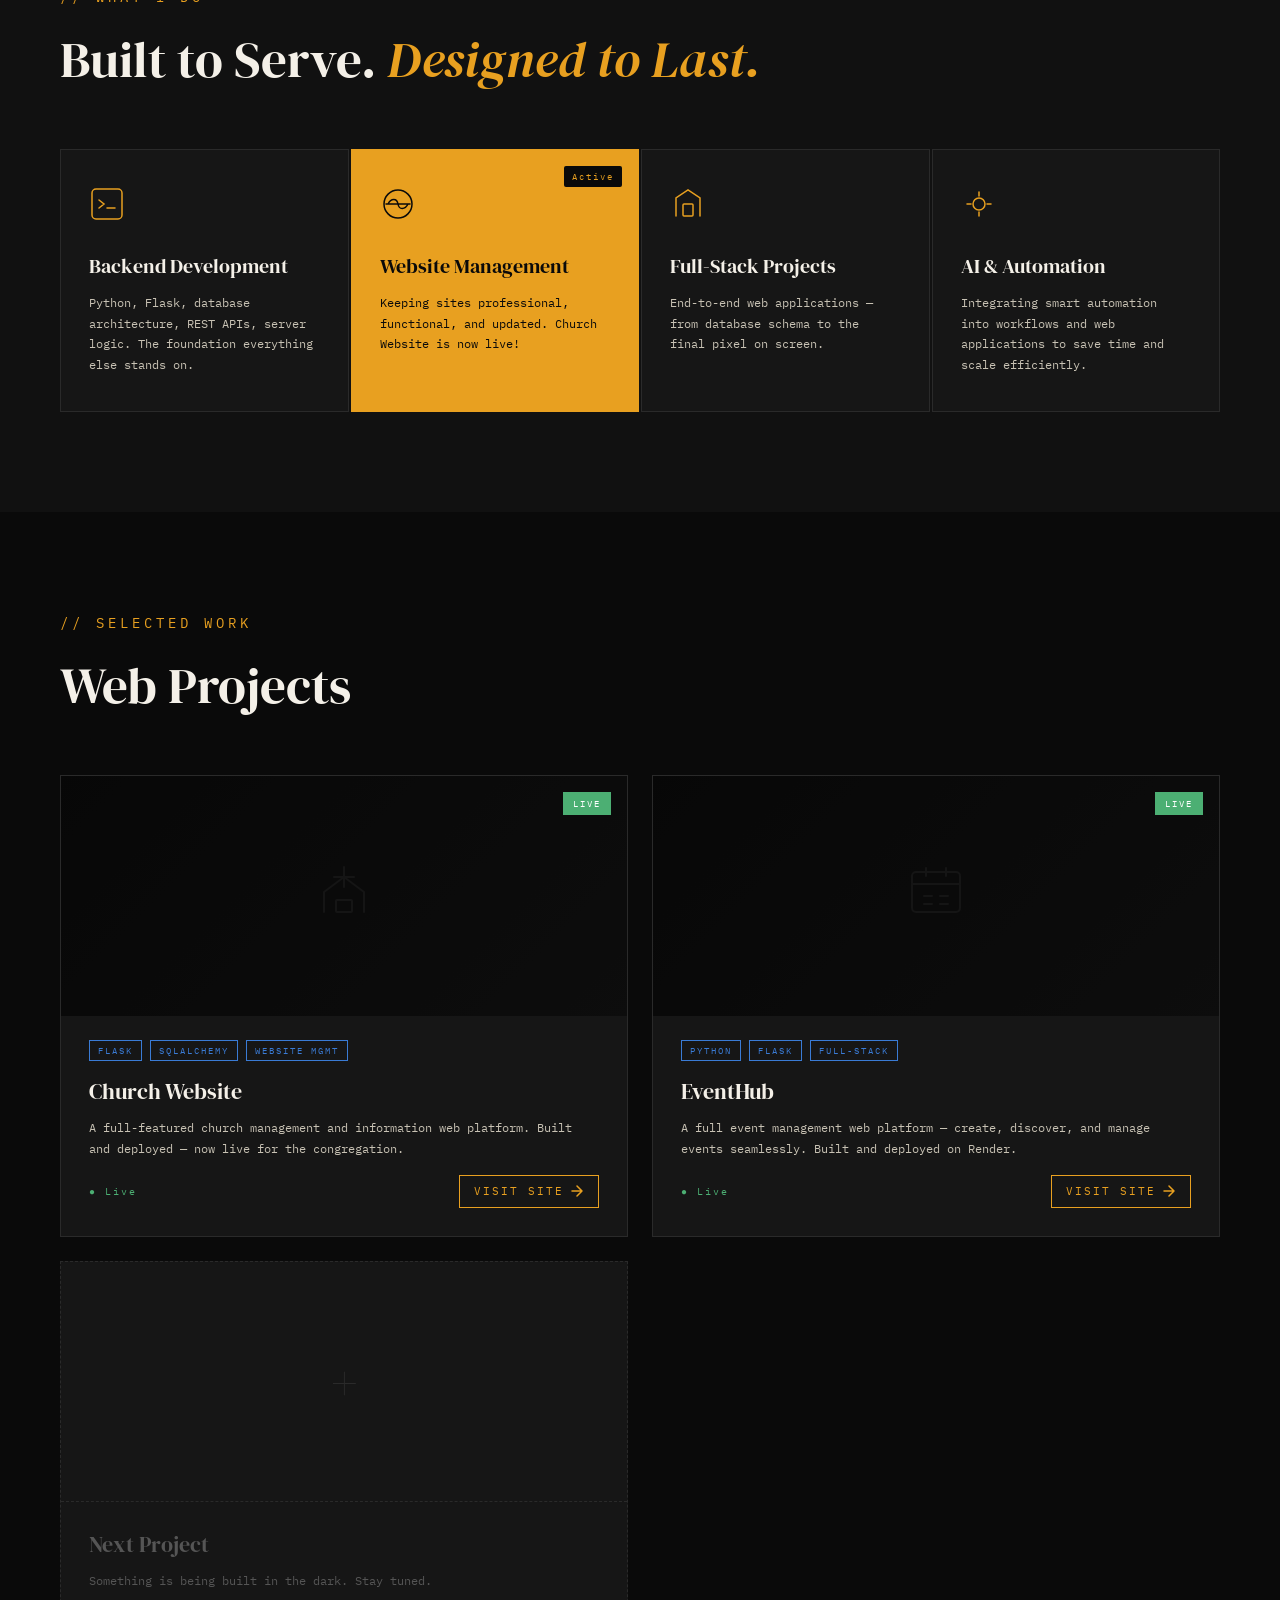
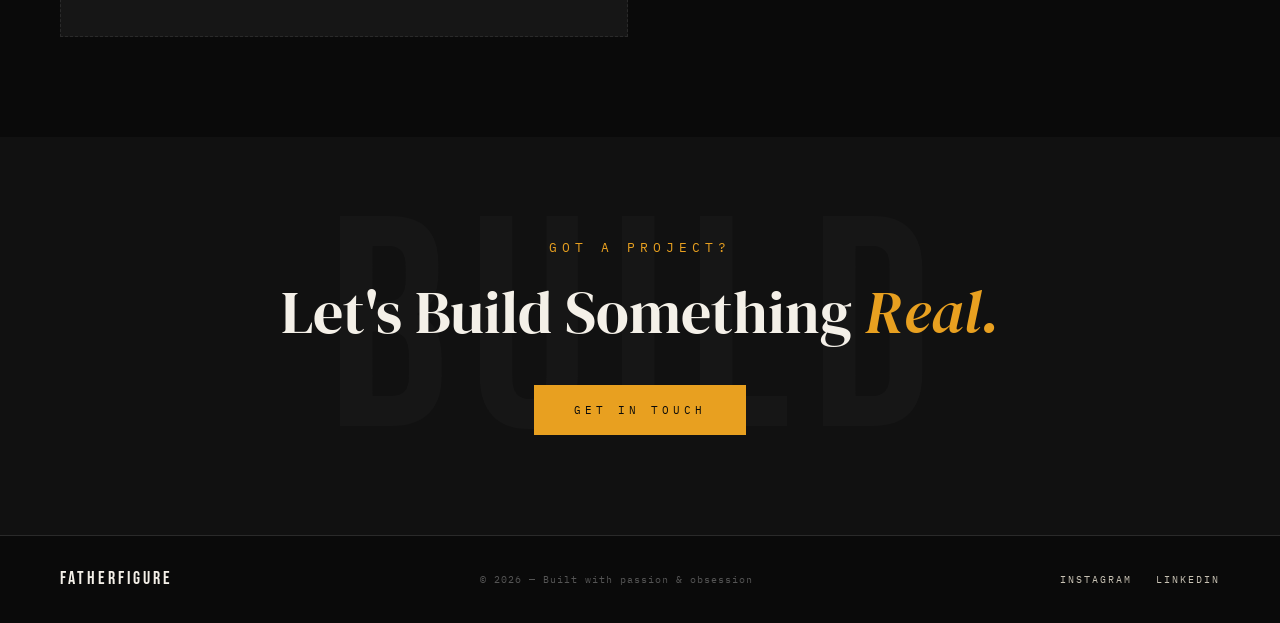
==== commit 34aaf740: "Add new project Eventhub" ====
--- a/index.html
+++ b/index.html
@@ -188,8 +188,36 @@
                 </div>
             </div>
 
+            <!-- EventHub — LIVE -->
+            <div class="project-card reveal-up delay-2">
+                <div class="project-visual coming-soon-visual">
+                    <div class="project-overlay">
+                        <span class="coming-badge live-badge">Live</span>
+                    </div>
+                    <div class="project-placeholder-art">
+                        <svg width="60" height="60" viewBox="0 0 60 60" fill="none"><rect x="6" y="10" width="48" height="40" rx="4" stroke="currentColor" stroke-width="2"/><path d="M6 22h48M20 6v8M40 6v8M18 34h8M34 34h8M18 42h8M34 42h8" stroke="currentColor" stroke-width="2" stroke-linecap="round"/></svg>
+                    </div>
+                </div>
+                <div class="project-info">
+                    <div class="project-tags">
+                        <span class="p-tag">Python</span>
+                        <span class="p-tag">Flask</span>
+                        <span class="p-tag">Full-Stack</span>
+                    </div>
+                    <h3 class="project-title">EventHub</h3>
+                    <p class="project-desc">A full event management web platform — create, discover, and manage events seamlessly. Built and deployed on Render.</p>
+                    <div class="project-footer">
+                        <span class="project-status live-status">● Live</span>
+                        <a href="https://eventhub-1-p9de.onrender.com" target="_blank" class="project-link">
+                            Visit Site
+                            <svg width="14" height="14" viewBox="0 0 14 14" fill="none"><path d="M2 7h10M7 2l5 5-5 5" stroke="currentColor" stroke-width="1.5" stroke-linecap="round" stroke-linejoin="round"/></svg>
+                        </a>
+                    </div>
+                </div>
+            </div>
+
             <!-- Next Project — placeholder -->
-            <div class="project-card ghost reveal-up delay-2">
+            <div class="project-card ghost reveal-up delay-3">
                 <div class="project-visual ghost-visual">
                     <div class="ghost-plus">+</div>
                 </div>
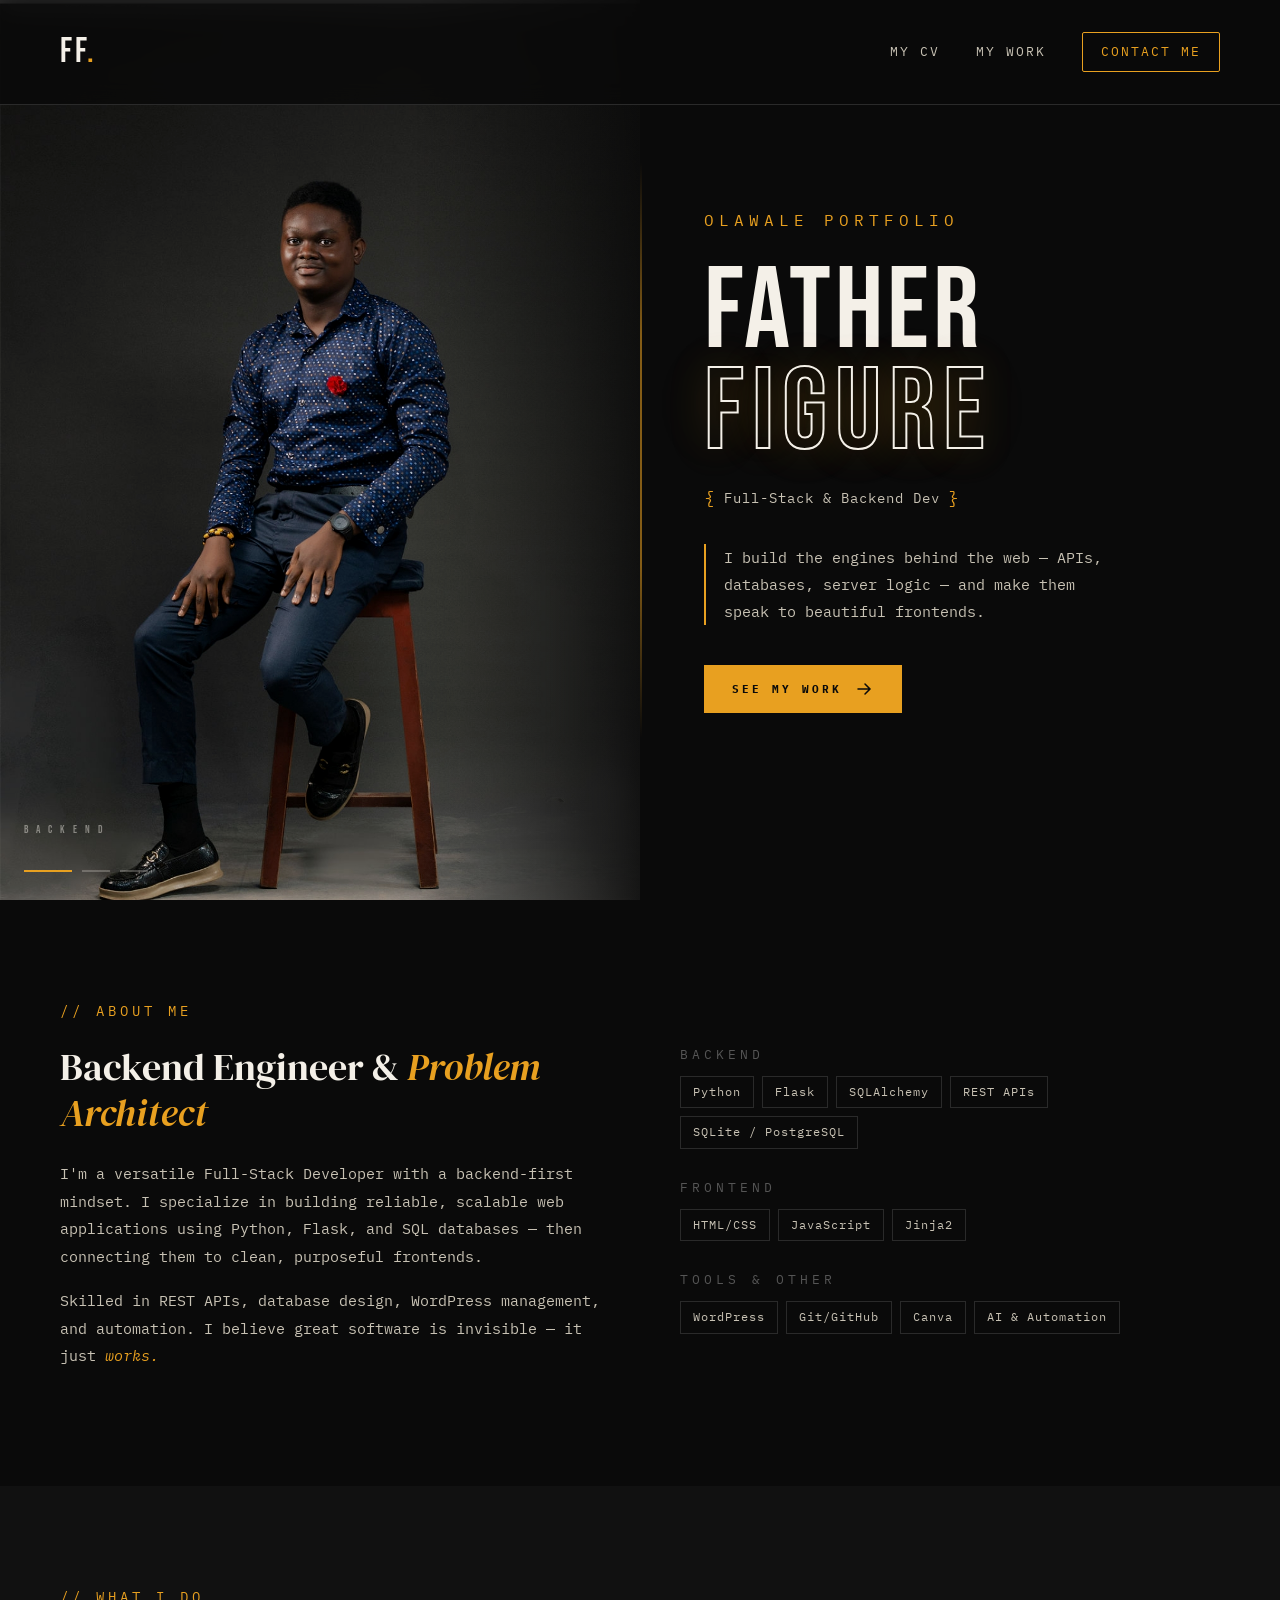
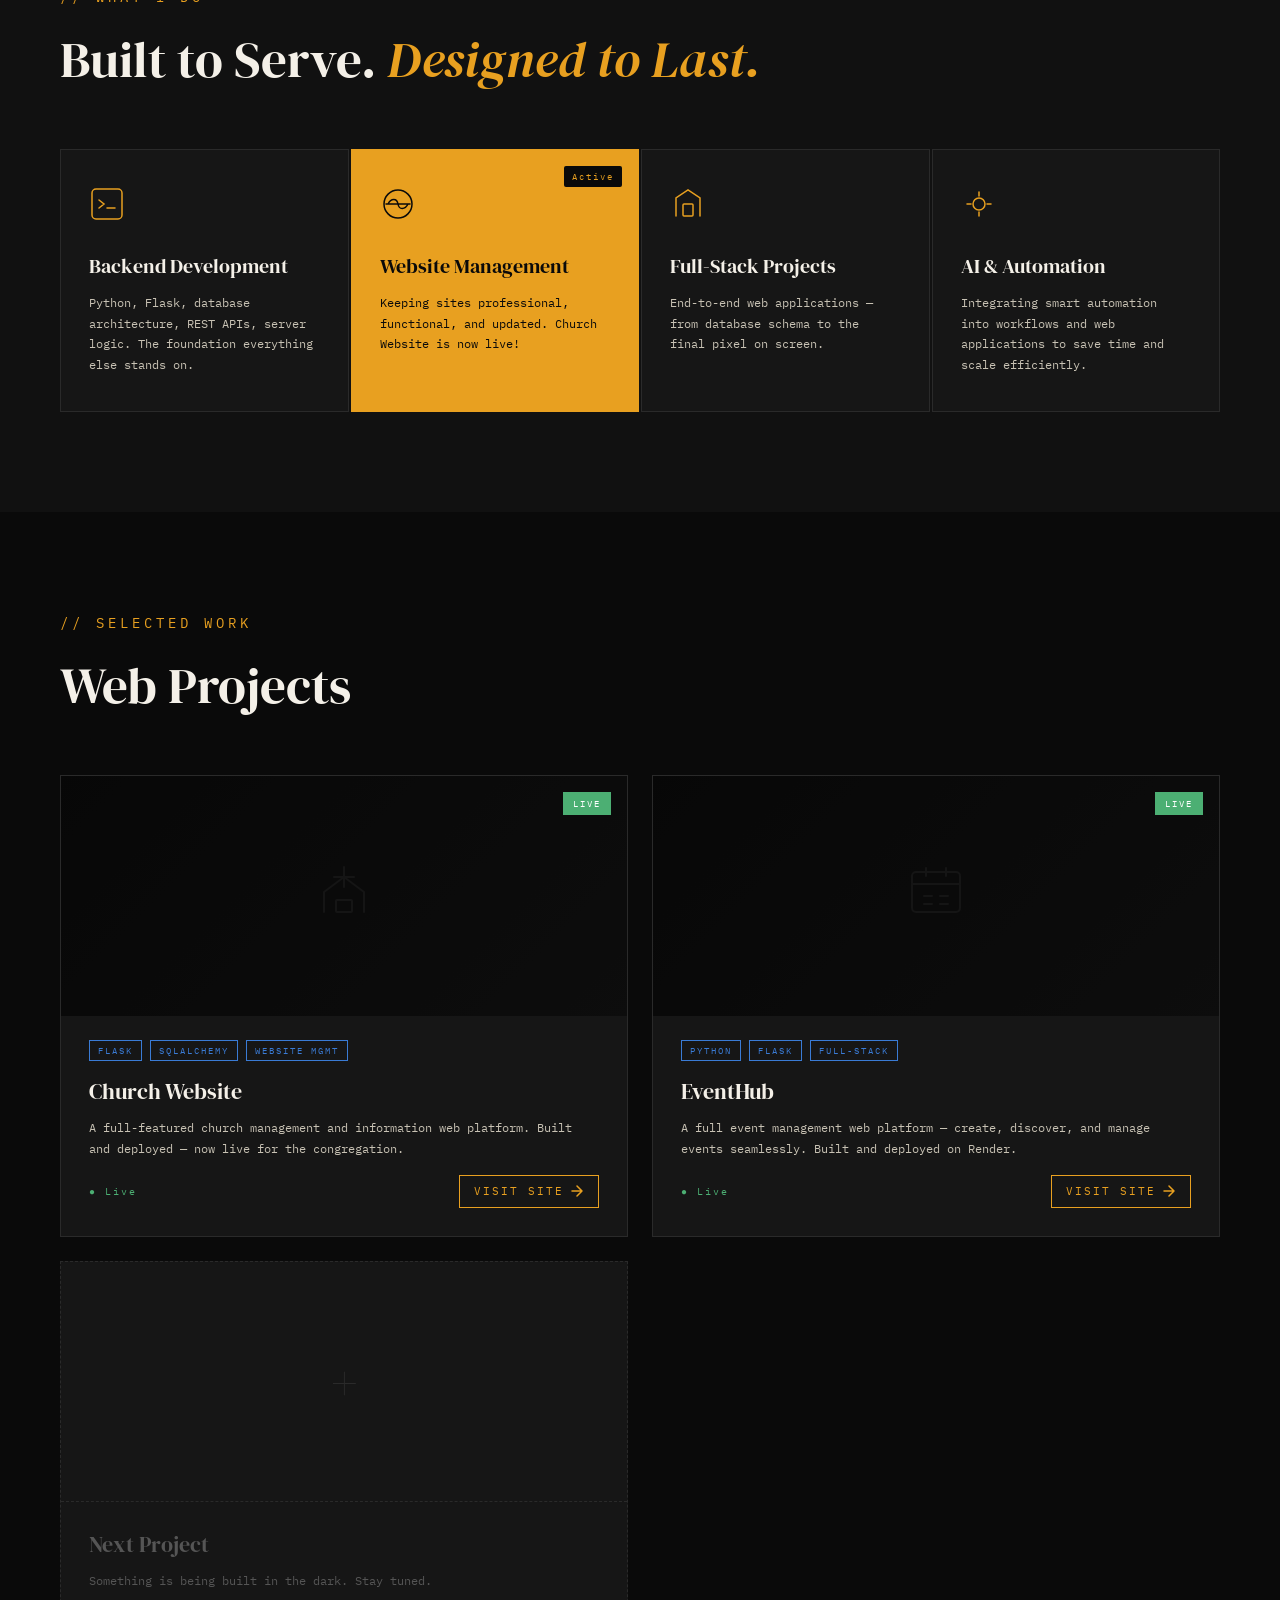
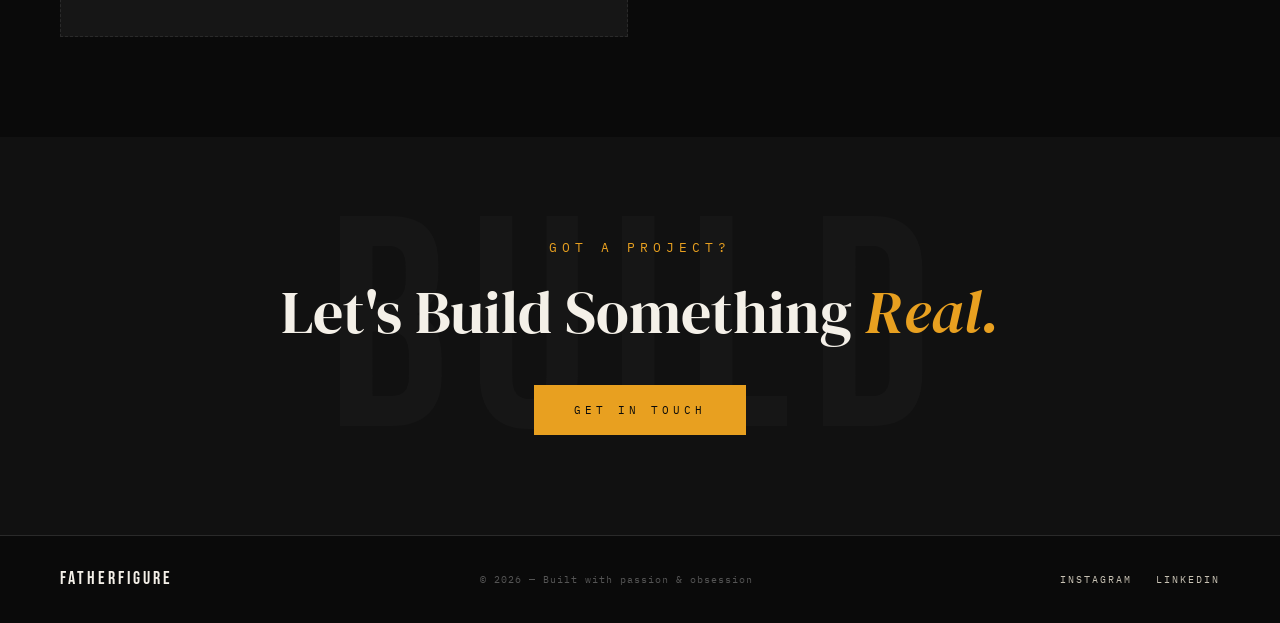
==== commit cc822b67: "Picture update" ====
--- a/index.html
+++ b/index.html
@@ -26,13 +26,10 @@
     <!-- LEFT: Animated slideshow — 3 photos cycling automatically -->
     <div class="hero-images">
         <div class="slide active">
-            <img src="images/photo1.jpg" alt="FatherFigure">
+            <img src="images/Owner.jpg" alt="FatherFigure">
         </div>
         <div class="slide">
             <img src="images/photo2.jpg" alt="FatherFigure">
-        </div>
-        <div class="slide">
-            <img src="images/photo3.jpg" alt="FatherFigure">
         </div>
         <div class="slide-label" id="slideLabel">BACKEND</div>
         <div class="slide-dots">
--- a/css/main.css
+++ b/css/main.css
@@ -115,16 +115,7 @@
 .nav-cta:hover { background: var(--accent); color: var(--black); }
 .nav-cta::after { display: none; }
 
-/* =============================================
-   HERO — full-bleed split layout
-   Left 50%: photos edge-to-edge, top to bottom
-   Right 50%: name + text centered vertically
-   ============================================= */
-/* =============================================
-   HERO — split layout
-   Left 50% : animated photo slideshow
-   Right 50%: text (unchanged)
-   ============================================= */
+
 .hero {
   min-height: 100vh;
   display: grid;
@@ -134,16 +125,16 @@
   overflow: hidden;
 }
 
-/* LEFT column — slideshow container */
+
 .hero-images {
   grid-column: 1;
   grid-row: 1;
-  position: relative;           /* REQUIRED: slides position: absolute against this */
+  position: relative;           
   height: 100vh;
   overflow: hidden;
 }
 
-/* Each slide sits on top of each other inside .hero-images */
+
 .slide {
   position: absolute;
   top: 0; left: 0;
@@ -178,7 +169,7 @@
   to   { transform: scale(1.0); }
 }
 
-/* Right-edge gradient fade into text panel */
+
 .hero-images::after {
   content: '';
   position: absolute;
@@ -190,7 +181,7 @@
   pointer-events: none;
 }
 
-/* Dot indicators */
+
 .slide-dots {
   position: absolute;
   bottom: 28px;
@@ -215,7 +206,7 @@
   width: 48px;
 }
 
-/* Slide label e.g. BACKEND / DEVELOPER / BUILDER */
+
 .slide-label {
   position: absolute;
   bottom: 60px;
@@ -229,7 +220,7 @@
   transition: opacity 0.4s ease;
 }
 
-/* RIGHT column — text panel */
+
 .hero-text {
   grid-column: 2;
   grid-row: 1;
@@ -241,7 +232,7 @@
   background: var(--black);
 }
 
-/* Amber vertical accent stripe */
+
 .hero-text::before {
   content: '';
   position: absolute;
@@ -284,12 +275,12 @@
   display: block;
 }
 
-/* FATHER — solid white, bold presence */
+
 .name-father {
   color: var(--white);
 }
 
-/* FIGURE — stroked outline with faint amber glow */
+
 .name-figure {
   -webkit-text-stroke: 2px var(--white);
   color: transparent;
@@ -351,7 +342,7 @@
 
 .hero-divider { display: none; }
 
-/* --- SECTION UTILITIES --- */
+
 .section-pad { padding: 100px 60px; }
 .dark-section { background: var(--dark); }
 
@@ -375,7 +366,7 @@
 }
 .section-heading.light { color: var(--white); }
 
-/* --- ABOUT --- */
+
 .about-inner { max-width: 1200px; margin: 0 auto; }
 
 .about-grid {
@@ -425,7 +416,7 @@
 }
 .skill-pill:hover { border-color: var(--accent); color: var(--accent); }
 
-/* --- SERVICES --- */
+
 .services-inner { max-width: 1200px; margin: 0 auto; }
 
 .services-grid {
@@ -469,7 +460,7 @@
   border-radius: 2px;
 }
 
-/* --- PROJECTS PREVIEW --- */
+
 .projects-inner { max-width: 1200px; margin: 0 auto; }
 
 .projects-header {
@@ -751,7 +742,7 @@
   line-height: 1.75;
 }
 
-/* --- CONTACT PAGE --- */
+
 .contact-body {
   padding: 0 60px 100px;
   max-width: 700px;
@@ -811,7 +802,7 @@
 }
 .form-submit:hover { background: var(--white); letter-spacing: 5px; }
 
-/* --- MY WORK PAGE --- */
+
 .work-grid {
   padding: 0 60px 100px;
   max-width: 1200px;
@@ -819,7 +810,7 @@
 }
 .work-grid .projects-grid { grid-template-columns: repeat(3, 1fr); }
 
-/* --- RESPONSIVE --- */
+
 @media (max-width: 1024px) {
   .hero { grid-template-columns: 45% 55%; }
   .services-grid { grid-template-columns: repeat(2, 1fr); }
@@ -855,11 +846,7 @@
   .navbar .nav-links { gap: 18px; }
 }
 
-/* ============================================
-   CONTACT PAGE
-   ============================================ */
-
-/* --- Hero header --- */
+
 .contact-hero {
   min-height: 52vh;
   display: flex;
@@ -870,7 +857,7 @@
   background: var(--dark);
 }
 
-/* Huge faint background word */
+
 .contact-hero::before {
   content: 'HELLO';
   position: absolute;
@@ -910,7 +897,7 @@
   padding-left: 18px;
 }
 
-/* --- Info strip (4 cards) --- */
+
 .contact-strip {
   background: var(--accent);
   padding: 60px;
@@ -981,7 +968,7 @@
   line-height: 1.6;
 }
 
-/* WhatsApp card hover cue */
+
 .contact-card:nth-child(2):hover .contact-card-value {
   text-decoration: underline;
 }
@@ -1020,7 +1007,7 @@
   background: transparent;
 }
 
-/* Shown when no real form ID is set yet */
+
 .gform-placeholder {
   display: flex;
   align-items: center;
@@ -1072,7 +1059,7 @@
   color: var(--black);
 }
 
-/* --- Contact responsive --- */
+
 @media (max-width: 900px) {
   .contact-strip { padding: 40px 24px; }
   .contact-strip-inner { grid-template-columns: repeat(2, 1fr); gap: 1px; }
@@ -1086,11 +1073,7 @@
   .contact-hero-title { font-size: clamp(52px, 16vw, 80px); }
 }
 
-/* ============================================
-   CV PAGE — mycv.html
-   ============================================ */
-
-/* --- CV Hero / Profile Header --- */
+
 .cv-page-hero {
   background: var(--dark);
   padding: 120px 60px 56px;
@@ -1126,7 +1109,7 @@
   gap: 36px;
 }
 
-/* Circular avatar */
+
 .cv-avatar {
   width: 110px;
   height: 110px;
@@ -1272,7 +1255,7 @@
   font-style: italic;
 }
 
-/* --- CV Timeline Entries --- */
+
 .cv-entry {
   display: grid;
   grid-template-columns: 14px 1fr;
@@ -1387,13 +1370,13 @@
   color: var(--accent);
 }
 
-/* Hot/primary skills get accent border */
+
 .cv-pill.hot {
   border-color: rgba(232,160,32,0.5);
   color: var(--white);
 }
 
-/* --- Project items in CV --- */
+
 .cv-project-item {
   margin-bottom: 20px;
   padding-bottom: 20px;
@@ -1444,7 +1427,7 @@
   line-height: 1.7;
 }
 
-/* --- Language bars --- */
+
 .cv-lang-row {
   display: flex;
   align-items: center;
@@ -1487,7 +1470,7 @@
   flex-shrink: 0;
 }
 
-/* --- CV Responsive --- */
+
 @media (max-width: 900px) {
   .cv-layout {
     grid-template-columns: 1fr;
@@ -1541,4 +1524,4 @@
 .project-link:hover {
   background: var(--accent);
   color: var(--black);
-}+}
